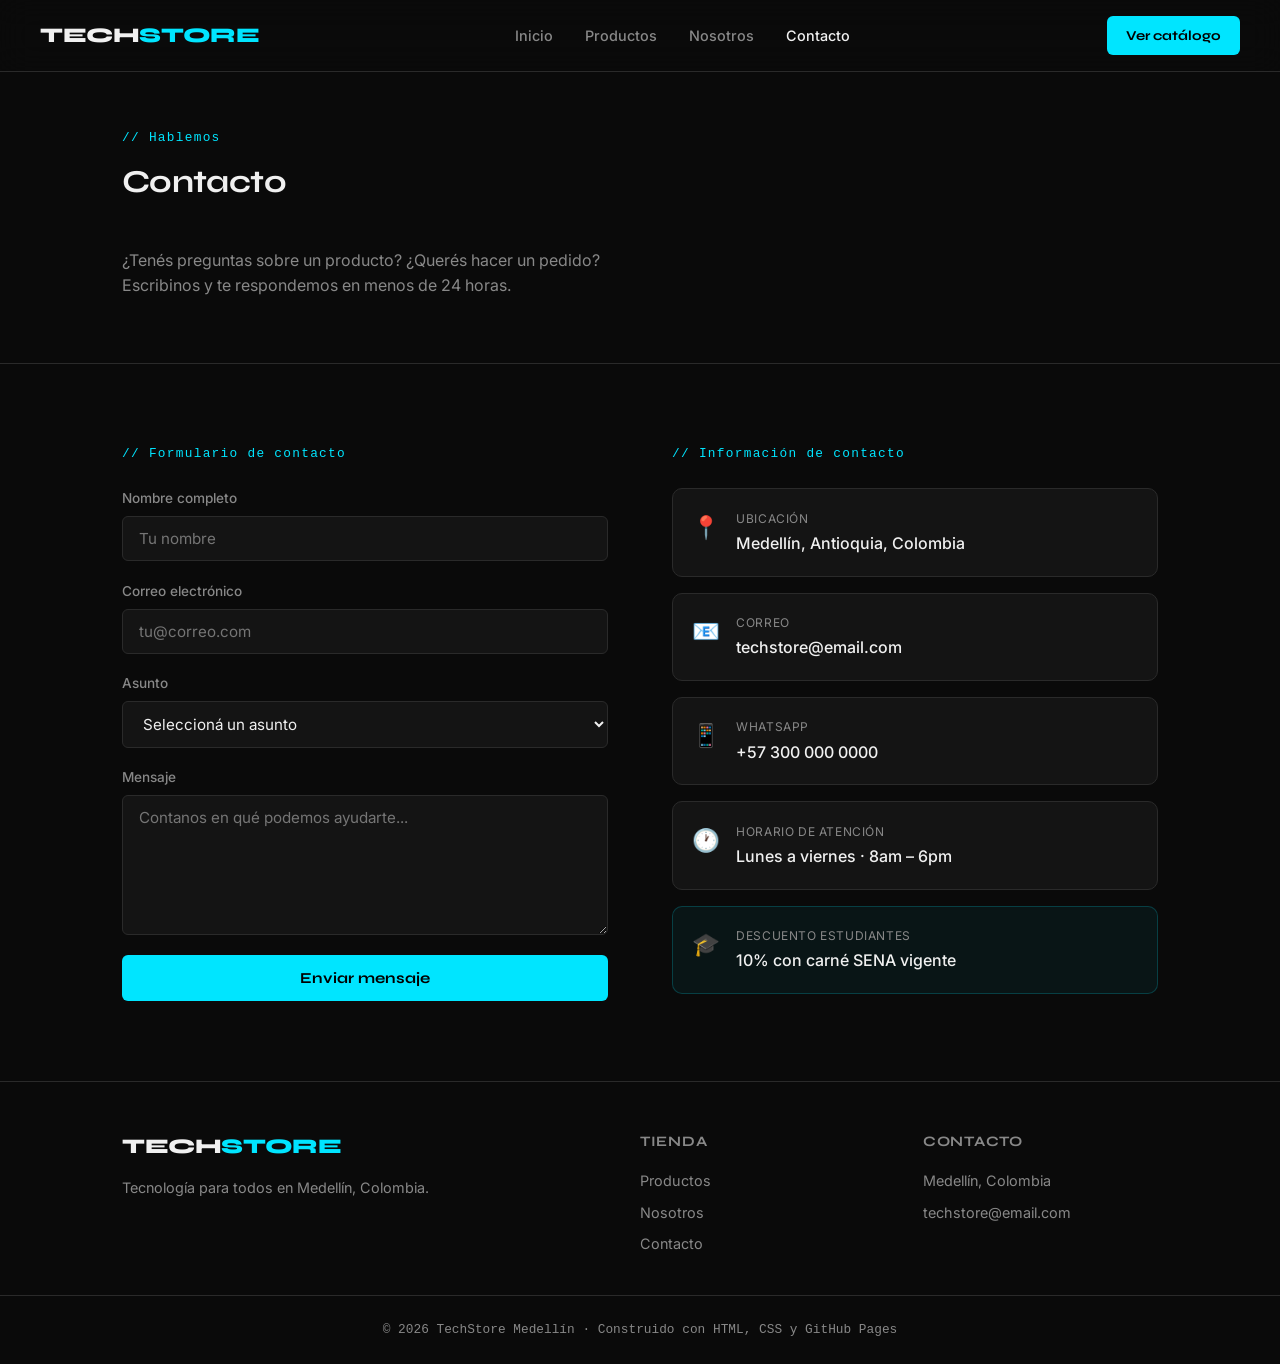
==== contacto.html @ f3cb8c77 "feat: agrego estructura base del sitio TechStore" ====
<!DOCTYPE html>
<html lang="es">
<head>
  <meta charset="UTF-8">
  <meta name="viewport" content="width=device-width, initial-scale=1.0">
  <title>Contacto — TechStore Medellín</title>
  <link rel="preconnect" href="https://fonts.googleapis.com">
  <link href="https://fonts.googleapis.com/css2?family=Syne:wght@400;600;700;800&family=Inter:wght@300;400;500&display=swap" rel="stylesheet">
  <link rel="stylesheet" href="styles.css">
</head>
<body>

  <nav class="navbar">
    <a href="index.html" class="nav-logo">TECH<span>STORE</span></a>
    <ul class="nav-links">
      <li><a href="index.html">Inicio</a></li>
      <li><a href="productos.html">Productos</a></li>
      <li><a href="nosotros.html">Nosotros</a></li>
      <li><a href="contacto.html" class="active">Contacto</a></li>
    </ul>
    <a href="productos.html" class="btn-nav">Ver catálogo</a>
  </nav>

  <div class="contact-hero">
    <div class="container">
      <p class="section-tag">// Hablemos</p>
      <h1 class="section-title">Contacto</h1>
      <p style="color:var(--muted);max-width:500px">
        ¿Tenés preguntas sobre un producto? ¿Querés hacer un pedido?
        Escribinos y te respondemos en menos de 24 horas.
      </p>
    </div>
  </div>

  <section class="contact-section">
    <div class="container">
      <div class="contact-grid">

        <!-- FORMULARIO -->
        <div>
          <p class="section-tag" style="margin-bottom:1.5rem">// Formulario de contacto</p>
          <form class="contact-form" onsubmit="handleSubmit(event)">
            <div class="form-group">
              <label for="nombre">Nombre completo</label>
              <input type="text" id="nombre" placeholder="Tu nombre" required>
            </div>
            <div class="form-group">
              <label for="email">Correo electrónico</label>
              <input type="email" id="email" placeholder="tu@correo.com" required>
            </div>
            <div class="form-group">
              <label for="asunto">Asunto</label>
              <select id="asunto">
                <option value="">Seleccioná un asunto</option>
                <option value="consulta">Consulta de producto</option>
                <option value="pedido">Hacer un pedido</option>
                <option value="descuento">Descuento estudiante SENA</option>
                <option value="soporte">Soporte postventa</option>
                <option value="otro">Otro</option>
              </select>
            </div>
            <div class="form-group">
              <label for="mensaje">Mensaje</label>
              <textarea id="mensaje" placeholder="Contanos en qué podemos ayudarte..." required></textarea>
            </div>
            <button type="submit" class="btn-submit">Enviar mensaje</button>
          </form>
          <div id="success-msg" style="display:none;margin-top:1rem;padding:1rem;background:rgba(0,200,150,0.1);border:1px solid var(--green);border-radius:8px;color:var(--green)">
            ✅ Mensaje enviado. Te contactamos pronto.
          </div>
        </div>

        <!-- INFO -->
        <div>
          <p class="section-tag" style="margin-bottom:1.5rem">// Información de contacto</p>
          <div class="contact-info">
            <div class="info-item">
              <span class="info-icon">📍</span>
              <div>
                <p class="info-label">Ubicación</p>
                <p class="info-value">Medellín, Antioquia, Colombia</p>
              </div>
            </div>
            <div class="info-item">
              <span class="info-icon">📧</span>
              <div>
                <p class="info-label">Correo</p>
                <p class="info-value">techstore@email.com</p>
              </div>
            </div>
            <div class="info-item">
              <span class="info-icon">📱</span>
              <div>
                <p class="info-label">WhatsApp</p>
                <p class="info-value">+57 300 000 0000</p>
              </div>
            </div>
            <div class="info-item">
              <span class="info-icon">🕐</span>
              <div>
                <p class="info-label">Horario de atención</p>
                <p class="info-value">Lunes a viernes · 8am – 6pm</p>
              </div>
            </div>
            <div class="info-item" style="border-color:rgba(0,229,255,0.2);background:rgba(0,229,255,0.05)">
              <span class="info-icon">🎓</span>
              <div>
                <p class="info-label">Descuento estudiantes</p>
                <p class="info-value">10% con carné SENA vigente</p>
              </div>
            </div>
          </div>
        </div>

      </div>
    </div>
  </section>

  <footer class="footer">
    <div class="container footer-grid">
      <div>
        <a href="index.html" class="nav-logo">TECH<span>STORE</span></a>
        <p class="footer-desc">Tecnología para todos en Medellín, Colombia.</p>
      </div>
      <div>
        <p class="footer-title">Tienda</p>
        <ul>
          <li><a href="productos.html">Productos</a></li>
          <li><a href="nosotros.html">Nosotros</a></li>
          <li><a href="contacto.html">Contacto</a></li>
        </ul>
      </div>
      <div>
        <p class="footer-title">Contacto</p>
        <ul>
          <li>Medellín, Colombia</li>
          <li>techstore@email.com</li>
        </ul>
      </div>
    </div>
    <div class="footer-bottom">
      <p>© 2026 TechStore Medellín · Construido con HTML, CSS y GitHub Pages</p>
    </div>
  </footer>

  <script>
    function handleSubmit(e) {
      e.preventDefault();
      document.getElementById('success-msg').style.display = 'block';
      e.target.reset();
    }
  </script>

</body>
</html>
---- styles.css ----
/* ── VARIABLES ── */
:root {
  --bg:       #0A0A0A;
  --surface:  #141414;
  --surface2: #1E1E1E;
  --border:   #2A2A2A;
  --text:     #F0F0F0;
  --muted:    #888;
  --accent:   #00E5FF;
  --accent2:  #FF6B35;
  --green:    #00C896;
  --font-display: 'Syne', sans-serif;
  --font-body:    'Inter', sans-serif;
  --radius: 10px;
  --shadow: 0 4px 24px rgba(0,0,0,0.4);
}

* { box-sizing: border-box; margin: 0; padding: 0; }
html { scroll-behavior: smooth; }

body {
  background: var(--bg);
  color: var(--text);
  font-family: var(--font-body);
  font-size: 16px;
  line-height: 1.6;
}

a { text-decoration: none; color: inherit; }
ul { list-style: none; }

.container {
  max-width: 1100px;
  margin: 0 auto;
  padding: 0 2rem;
}

/* ── NAVBAR ── */
.navbar {
  position: fixed; top: 0; left: 0; right: 0; z-index: 100;
  display: flex; align-items: center; justify-content: space-between;
  padding: 1rem 2.5rem;
  background: rgba(10,10,10,0.9);
  backdrop-filter: blur(16px);
  border-bottom: 1px solid var(--border);
}

.nav-logo {
  font-family: var(--font-display);
  font-size: 1.3rem;
  font-weight: 800;
  letter-spacing: -0.02em;
  color: var(--text);
}
.nav-logo span { color: var(--accent); }

.nav-links {
  display: flex; gap: 2rem;
}
.nav-links a {
  font-size: 0.9rem;
  color: var(--muted);
  transition: color 0.2s;
  font-weight: 500;
}
.nav-links a:hover,
.nav-links a.active { color: var(--text); }

.btn-nav {
  background: var(--accent);
  color: #000;
  font-size: 0.85rem;
  font-weight: 700;
  font-family: var(--font-display);
  padding: 0.55rem 1.2rem;
  border-radius: 6px;
  transition: opacity 0.2s;
}
.btn-nav:hover { opacity: 0.85; }

/* ── BOTONES ── */
.btn-primary {
  display: inline-block;
  background: var(--accent);
  color: #000;
  font-weight: 700;
  font-family: var(--font-display);
  font-size: 0.9rem;
  padding: 0.8rem 1.8rem;
  border-radius: 6px;
  transition: opacity 0.2s, transform 0.2s;
}
.btn-primary:hover { opacity: 0.85; transform: translateY(-2px); }

.btn-ghost {
  display: inline-block;
  background: transparent;
  color: var(--text);
  font-weight: 500;
  font-size: 0.9rem;
  padding: 0.8rem 1.8rem;
  border-radius: 6px;
  border: 1px solid var(--border);
  transition: border-color 0.2s, transform 0.2s;
}
.btn-ghost:hover { border-color: var(--text); transform: translateY(-2px); }

.btn-small {
  display: inline-block;
  background: var(--surface2);
  color: var(--accent);
  font-size: 0.8rem;
  font-weight: 600;
  padding: 0.4rem 0.9rem;
  border-radius: 5px;
  border: 1px solid var(--border);
  transition: background 0.2s;
}
.btn-small:hover { background: var(--border); }

/* ── HERO ── */
.hero {
  min-height: 100vh;
  display: flex;
  align-items: center;
  justify-content: space-between;
  gap: 4rem;
  max-width: 1100px;
  margin: 0 auto;
  padding: 8rem 2rem 4rem;
}

.hero-content { flex: 1; }

.hero-tag {
  display: inline-block;
  font-family: monospace;
  font-size: 0.8rem;
  color: var(--accent);
  letter-spacing: 0.1em;
  margin-bottom: 1.5rem;
  opacity: 0.8;
}

.hero-title {
  font-family: var(--font-display);
  font-size: clamp(2.5rem, 5vw, 4rem);
  font-weight: 800;
  line-height: 1.05;
  letter-spacing: -0.03em;
  margin-bottom: 1.5rem;
}

.highlight { color: var(--accent); }

.hero-desc {
  font-size: 1.05rem;
  color: var(--muted);
  max-width: 480px;
  margin-bottom: 2.5rem;
  line-height: 1.7;
}

.hero-actions { display: flex; gap: 1rem; flex-wrap: wrap; }

.hero-visual { flex-shrink: 0; }

.hero-card {
  position: relative;
  background: var(--surface);
  border: 1px solid var(--border);
  border-radius: 16px;
  padding: 2rem;
  width: 260px;
  text-align: center;
  overflow: hidden;
}

.card-glow {
  position: absolute;
  top: -40px; left: 50%;
  transform: translateX(-50%);
  width: 120px; height: 120px;
  background: var(--accent);
  border-radius: 50%;
  opacity: 0.08;
  filter: blur(30px);
}

.card-label {
  display: inline-block;
  background: rgba(0,229,255,0.1);
  color: var(--accent);
  font-size: 0.72rem;
  font-weight: 600;
  padding: 0.25rem 0.75rem;
  border-radius: 20px;
  border: 1px solid rgba(0,229,255,0.2);
  margin-bottom: 1rem;
  text-transform: uppercase;
  letter-spacing: 0.08em;
}

.card-img { font-size: 4rem; margin-bottom: 1rem; }
.card-name { font-weight: 600; margin-bottom: 0.5rem; }
.card-price { color: var(--accent); font-weight: 700; font-size: 1.1rem; margin-bottom: 1.2rem; }

/* ── SECCIONES ── */
.section-tag {
  font-family: monospace;
  font-size: 0.8rem;
  color: var(--accent);
  letter-spacing: 0.1em;
  margin-bottom: 0.5rem;
}

.section-title {
  font-family: var(--font-display);
  font-size: 2rem;
  font-weight: 700;
  letter-spacing: -0.02em;
  margin-bottom: 2.5rem;
}

/* ── CATEGORÍAS ── */
.categories {
  padding: 5rem 0;
  border-top: 1px solid var(--border);
}

.cat-grid {
  display: grid;
  grid-template-columns: repeat(auto-fill, minmax(160px, 1fr));
  gap: 1rem;
}

.cat-card {
  background: var(--surface);
  border: 1px solid var(--border);
  border-radius: var(--radius);
  padding: 1.5rem 1rem;
  text-align: center;
  transition: border-color 0.2s, transform 0.2s;
}
.cat-card:hover { border-color: var(--accent); transform: translateY(-3px); }
.cat-icon { font-size: 2rem; display: block; margin-bottom: 0.75rem; }
.cat-card h3 { font-family: var(--font-display); font-size: 0.95rem; font-weight: 700; margin-bottom: 0.3rem; }
.cat-card p { font-size: 0.8rem; color: var(--muted); }

/* ── DESTACADOS ── */
.featured {
  padding: 5rem 0;
  border-top: 1px solid var(--border);
}

.products-grid {
  display: grid;
  grid-template-columns: repeat(auto-fill, minmax(280px, 1fr));
  gap: 1.5rem;
  margin-bottom: 3rem;
}

.product-card {
  position: relative;
  background: var(--surface);
  border: 1px solid var(--border);
  border-radius: var(--radius);
  padding: 1.5rem;
  transition: border-color 0.2s, transform 0.2s;
}
.product-card:hover { border-color: var(--accent2); transform: translateY(-3px); }

.product-badge {
  position: absolute; top: 1rem; right: 1rem;
  background: rgba(0,229,255,0.12);
  color: var(--accent);
  font-size: 0.7rem;
  font-weight: 700;
  padding: 0.2rem 0.6rem;
  border-radius: 4px;
  text-transform: uppercase;
  letter-spacing: 0.06em;
}
.product-badge.oferta { background: rgba(255,107,53,0.12); color: var(--accent2); }

.product-img { font-size: 3rem; margin-bottom: 1rem; }
.product-card h3 { font-family: var(--font-display); font-weight: 700; margin-bottom: 0.4rem; }
.product-desc { font-size: 0.88rem; color: var(--muted); margin-bottom: 1.2rem; }
.product-footer { display: flex; justify-content: space-between; align-items: center; }
.product-price { font-weight: 700; color: var(--accent); font-size: 1rem; }

.section-cta { text-align: center; }

/* ── BANNER ── */
.banner {
  padding: 5rem 0;
  border-top: 1px solid var(--border);
}

.banner-content {
  background: linear-gradient(135deg, #0A1628, #0D2137);
  border: 1px solid rgba(0,229,255,0.2);
  border-radius: 16px;
  padding: 3rem;
  text-align: center;
}
.banner-content h2 {
  font-family: var(--font-display);
  font-size: 1.8rem;
  font-weight: 700;
  margin-bottom: 0.75rem;
}
.banner-content p { color: var(--muted); margin-bottom: 1.5rem; }

/* ── FOOTER ── */
.footer {
  border-top: 1px solid var(--border);
  padding: 3rem 0 1.5rem;
}

.footer-grid {
  display: grid;
  grid-template-columns: 2fr 1fr 1fr;
  gap: 3rem;
  margin-bottom: 2rem;
}

.footer-desc { color: var(--muted); font-size: 0.9rem; margin-top: 0.75rem; }
.footer-title { font-family: var(--font-display); font-weight: 700; margin-bottom: 1rem; font-size: 0.9rem; text-transform: uppercase; letter-spacing: 0.05em; color: var(--muted); }
.footer ul li { margin-bottom: 0.5rem; font-size: 0.9rem; color: var(--muted); }
.footer ul a:hover { color: var(--text); }

.footer-bottom {
  border-top: 1px solid var(--border);
  padding-top: 1.5rem;
  text-align: center;
  font-size: 0.8rem;
  color: var(--muted);
  font-family: monospace;
}

/* ── PÁGINA PRODUCTOS ── */
.page-hero {
  padding: 8rem 0 3rem;
  border-bottom: 1px solid var(--border);
}

.filter-bar {
  display: flex;
  gap: 0.75rem;
  flex-wrap: wrap;
  margin-bottom: 2.5rem;
}

.filter-btn {
  background: var(--surface);
  border: 1px solid var(--border);
  color: var(--muted);
  font-size: 0.85rem;
  padding: 0.5rem 1.2rem;
  border-radius: 20px;
  cursor: pointer;
  transition: all 0.2s;
  font-family: var(--font-body);
}
.filter-btn:hover,
.filter-btn.active { background: var(--accent); color: #000; border-color: var(--accent); font-weight: 600; }

.catalog-section { padding: 4rem 0; }

/* ── PÁGINA NOSOTROS ── */
.about-hero { padding: 8rem 0 4rem; border-bottom: 1px solid var(--border); }
.about-section { padding: 5rem 0; border-top: 1px solid var(--border); }
.values-grid { display: grid; grid-template-columns: repeat(auto-fill, minmax(240px, 1fr)); gap: 1.5rem; }
.value-card { background: var(--surface); border: 1px solid var(--border); border-radius: var(--radius); padding: 1.5rem; }
.value-icon { font-size: 2rem; margin-bottom: 1rem; }
.value-card h3 { font-family: var(--font-display); font-weight: 700; margin-bottom: 0.5rem; }
.value-card p { font-size: 0.9rem; color: var(--muted); }
.team-grid { display: grid; grid-template-columns: repeat(auto-fill, minmax(200px, 1fr)); gap: 1.5rem; }
.team-card { background: var(--surface); border: 1px solid var(--border); border-radius: var(--radius); padding: 1.5rem; text-align: center; }
.team-avatar { font-size: 3rem; margin-bottom: 1rem; }
.team-card h3 { font-family: var(--font-display); font-weight: 700; margin-bottom: 0.25rem; }
.team-role { font-size: 0.85rem; color: var(--accent); font-weight: 500; }

/* ── PÁGINA CONTACTO ── */
.contact-hero { padding: 8rem 0 4rem; border-bottom: 1px solid var(--border); }
.contact-section { padding: 5rem 0; }
.contact-grid { display: grid; grid-template-columns: 1fr 1fr; gap: 4rem; align-items: start; }
.contact-form { display: flex; flex-direction: column; gap: 1.2rem; }
.form-group { display: flex; flex-direction: column; gap: 0.4rem; }
.form-group label { font-size: 0.85rem; color: var(--muted); font-weight: 500; }
.form-group input,
.form-group textarea,
.form-group select {
  background: var(--surface);
  border: 1px solid var(--border);
  border-radius: 6px;
  padding: 0.75rem 1rem;
  color: var(--text);
  font-family: var(--font-body);
  font-size: 0.95rem;
  transition: border-color 0.2s;
  outline: none;
}
.form-group input:focus,
.form-group textarea:focus,
.form-group select:focus { border-color: var(--accent); }
.form-group textarea { resize: vertical; min-height: 140px; }
.form-group select option { background: var(--surface); }
.btn-submit {
  background: var(--accent);
  color: #000;
  font-weight: 700;
  font-family: var(--font-display);
  font-size: 0.95rem;
  padding: 0.9rem;
  border-radius: 6px;
  border: none;
  cursor: pointer;
  transition: opacity 0.2s;
}
.btn-submit:hover { opacity: 0.85; }
.contact-info { display: flex; flex-direction: column; gap: 1rem; }
.info-item { display: flex; gap: 1rem; align-items: flex-start; padding: 1.2rem; background: var(--surface); border: 1px solid var(--border); border-radius: var(--radius); }
.info-icon { font-size: 1.4rem; flex-shrink: 0; }
.info-label { font-size: 0.75rem; color: var(--muted); margin-bottom: 0.2rem; text-transform: uppercase; letter-spacing: 0.05em; }
.info-value { font-weight: 500; }

/* ── RESPONSIVE ── */
@media (max-width: 768px) {
  .hero { flex-direction: column; padding-top: 6rem; }
  .hero-visual { display: none; }
  .footer-grid { grid-template-columns: 1fr; gap: 2rem; }
  .contact-grid { grid-template-columns: 1fr; }
  .nav-links { display: none; }
}
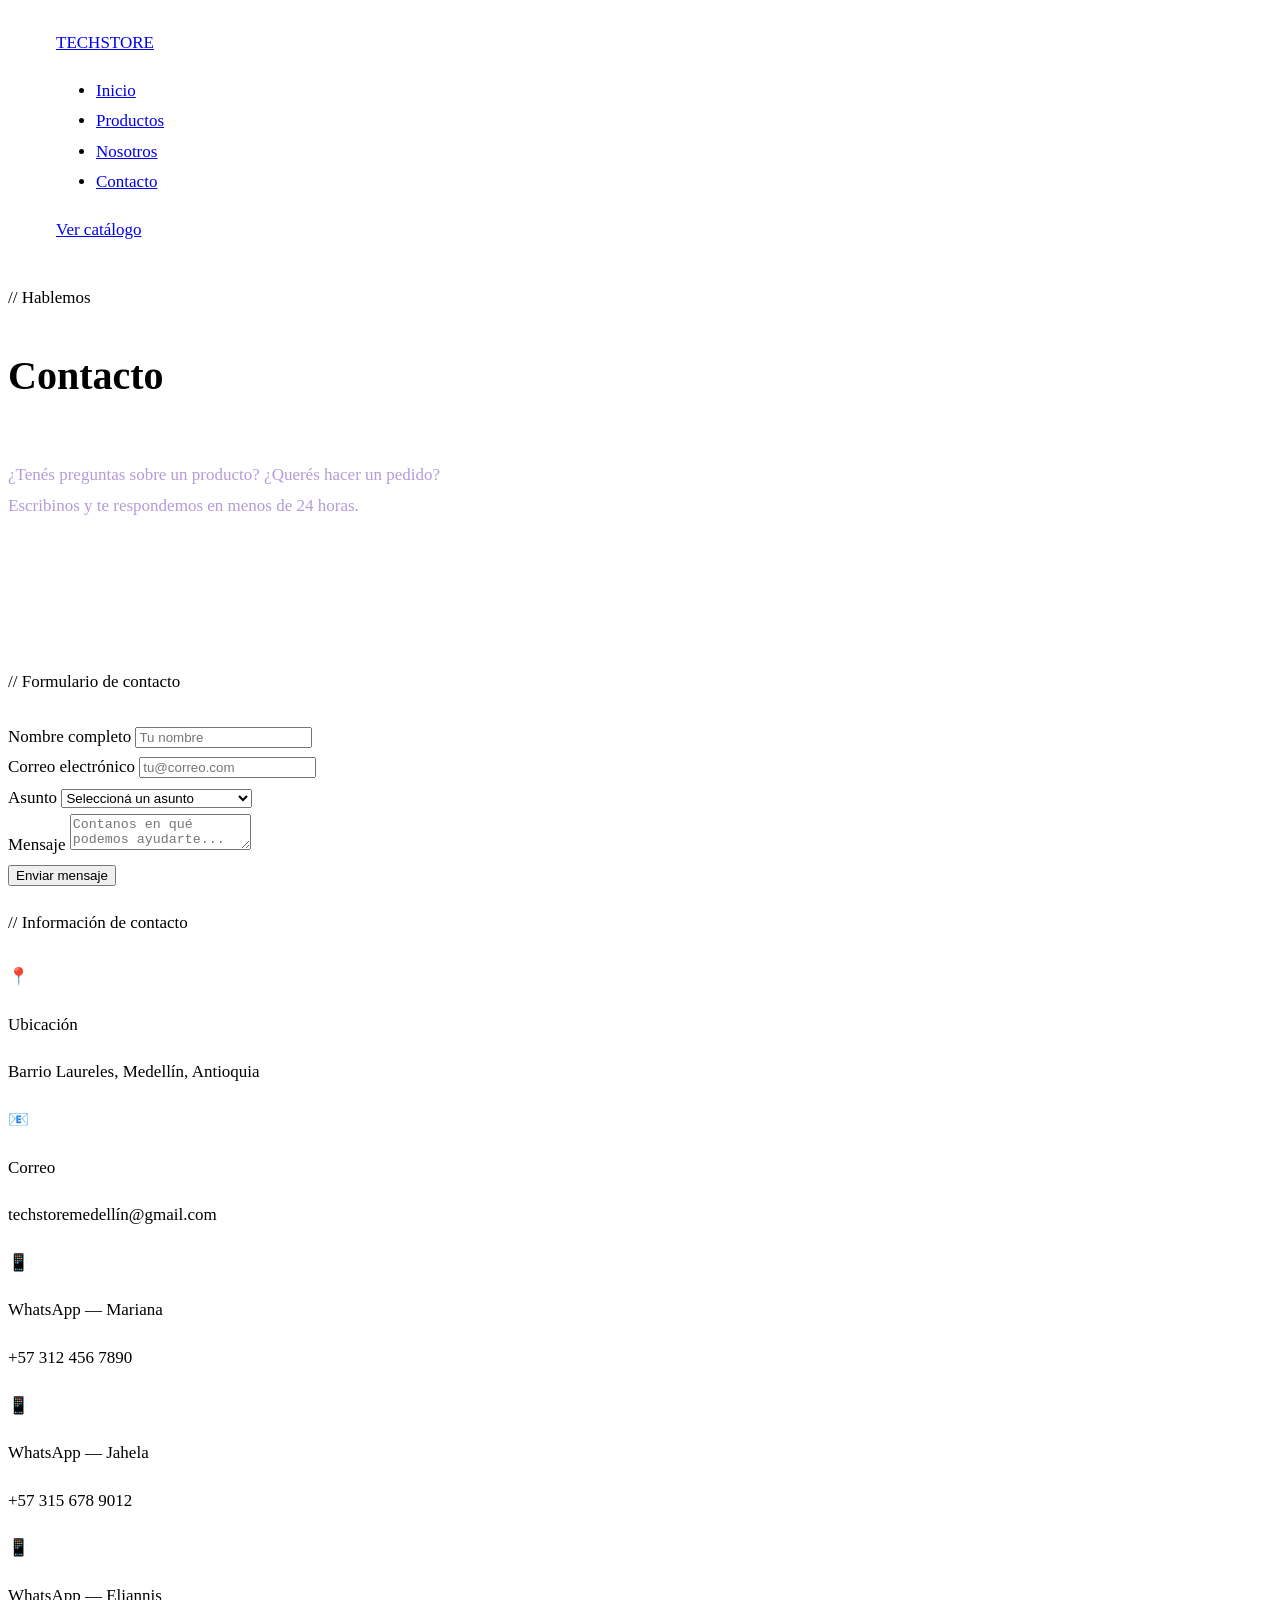
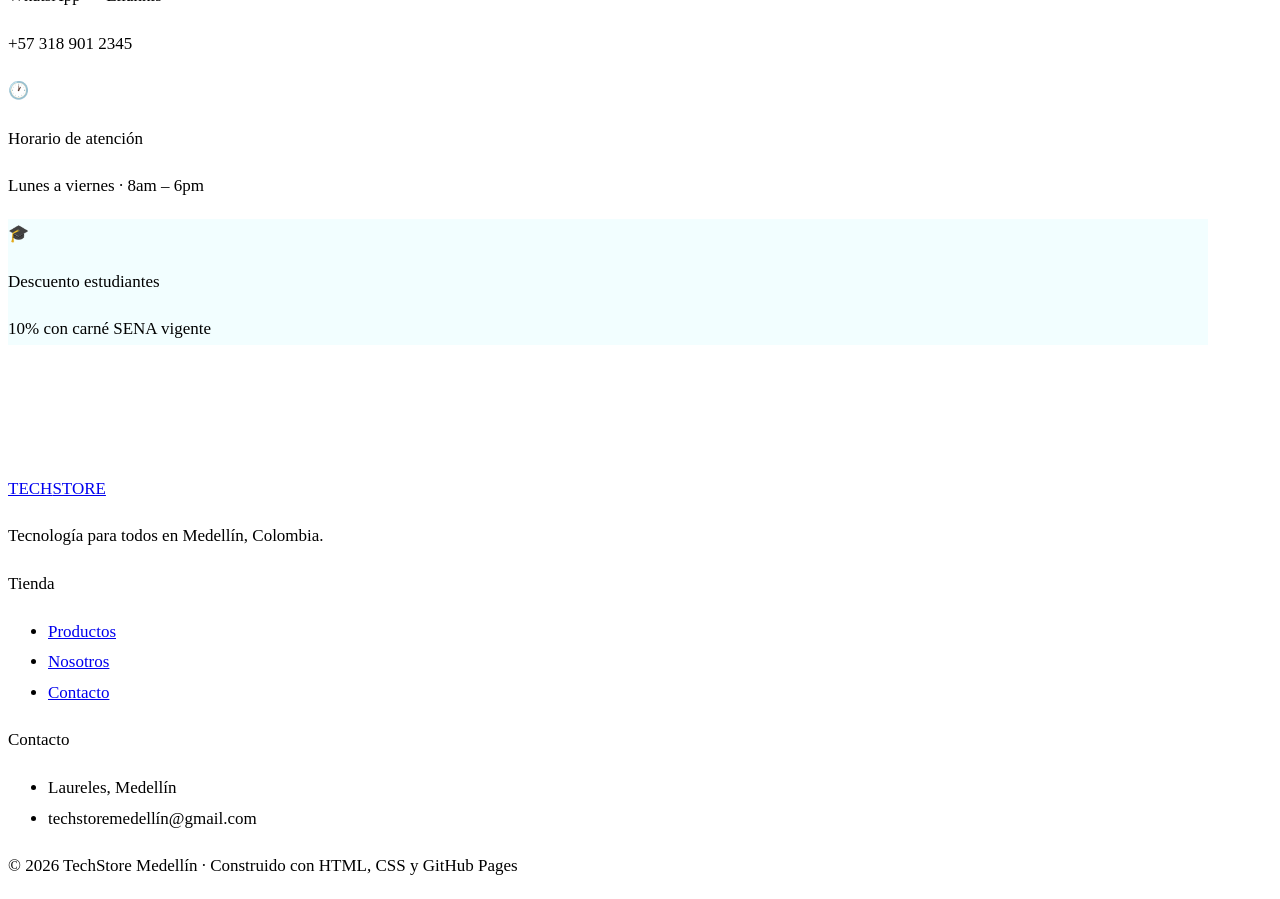
==== commit 472d34ea: "feat: actualizar datos de contacto con información del equipo" ====
--- a/contacto.html
+++ b/contacto.html
@@ -70,7 +70,7 @@
           </div>
         </div>
 
-        <!-- INFO -->
+        <!-- COMMIT 1: Datos de contacto reales del equipo -->
         <div>
           <p class="section-tag" style="margin-bottom:1.5rem">// Información de contacto</p>
           <div class="contact-info">
@@ -78,21 +78,35 @@
               <span class="info-icon">📍</span>
               <div>
                 <p class="info-label">Ubicación</p>
-                <p class="info-value">Medellín, Antioquia, Colombia</p>
+                <p class="info-value">Barrio Laureles, Medellín, Antioquia</p>
               </div>
             </div>
             <div class="info-item">
               <span class="info-icon">📧</span>
               <div>
                 <p class="info-label">Correo</p>
-                <p class="info-value">techstore@email.com</p>
+                <p class="info-value">techstoremedellín@gmail.com</p>
               </div>
             </div>
             <div class="info-item">
               <span class="info-icon">📱</span>
               <div>
-                <p class="info-label">WhatsApp</p>
-                <p class="info-value">+57 300 000 0000</p>
+                <p class="info-label">WhatsApp — Mariana</p>
+                <p class="info-value">+57 312 456 7890</p>
+              </div>
+            </div>
+            <div class="info-item">
+              <span class="info-icon">📱</span>
+              <div>
+                <p class="info-label">WhatsApp — Jahela</p>
+                <p class="info-value">+57 315 678 9012</p>
+              </div>
+            </div>
+            <div class="info-item">
+              <span class="info-icon">📱</span>
+              <div>
+                <p class="info-label">WhatsApp — Eliannis</p>
+                <p class="info-value">+57 318 901 2345</p>
               </div>
             </div>
             <div class="info-item">
@@ -133,8 +147,8 @@
       <div>
         <p class="footer-title">Contacto</p>
         <ul>
-          <li>Medellín, Colombia</li>
-          <li>techstore@email.com</li>
+          <li>Laureles, Medellín</li>
+          <li>techstoremedellín@gmail.com</li>
         </ul>
       </div>
     </div>
@@ -152,4 +166,4 @@
   </script>
 
 </body>
-</html>
+</html>
--- a/styles.css
+++ b/styles.css
@@ -1,436 +1,130 @@
-/* ── VARIABLES ── */
+
 :root {
-  --bg:       #0A0A0A;
-  --surface:  #141414;
-  --surface2: #1E1E1E;
-  --border:   #2A2A2A;
-  --text:     #F0F0F0;
-  --muted:    #888;
-  --accent:   #00E5FF;
-  --accent2:  #FF6B35;
-  --green:    #00C896;
-  --font-display: 'Syne', sans-serif;
-  --font-body:    'Inter', sans-serif;
-  --radius: 10px;
-  --shadow: 0 4px 24px rgba(0,0,0,0.4);
+  --bg: #08050F;
+  --surface: #12091F;
+  --surface2: #1B102B;
+  --border: #3A1E5F;
+
+  --text: #F8F2FF;
+  --muted: #B59BD8;
+
+  --accent: #FF2BD6;
+  --accent2: #9D4DFF;
+
+  --green: #00FFC8;
+
+  --radius: 12px;
+
+  --shadow:
+    0 0 20px rgba(255,43,214,.15),
+    0 0 40px rgba(157,77,255,.10);
 }
 
-* { box-sizing: border-box; margin: 0; padding: 0; }
-html { scroll-behavior: smooth; }
+.banner-content {
+  background: linear-gradient(
+    135deg,
+    #160A2A,
+    #2B0E47,
+    #12091F
+  );
+}
+/* ---------- COMMIT 2 ---------- */
+
+.product-card {
+  position: relative;
+  background: linear-gradient(
+    180deg,
+    rgba(255,255,255,0.03),
+    rgba(255,255,255,0.01)
+  );
+  border: 1px solid rgba(255,43,214,.25);
+  border-radius: 18px;
+  padding: 1.75rem;
+  overflow: hidden;
+  transition:
+    transform .35s ease,
+    box-shadow .35s ease,
+    border-color .35s ease;
+}
+
+.product-card::before {
+  content: "";
+  position: absolute;
+  top: -60px;
+  left: 50%;
+  transform: translateX(-50%);
+  width: 160px;
+  height: 160px;
+  background: var(--accent);
+  opacity: .08;
+  filter: blur(50px);
+  pointer-events: none;
+}
+
+.product-card:hover {
+  transform: translateY(-8px) scale(1.02);
+  border-color: var(--accent);
+  box-shadow:
+    0 0 20px rgba(255,43,214,.25),
+    0 0 40px rgba(157,77,255,.15);
+}
+
+.product-badge {
+  border: 1px solid rgba(255,43,214,.25);
+  box-shadow: 0 0 12px rgba(255,43,214,.15);
+}
+
+.product-price {
+  color: var(--accent);
+  text-shadow: 0 0 10px rgba(255,43,214,.5);
+}
+
+/* ---------- COMMIT 3 ---------- */
 
 body {
-  background: var(--bg);
-  color: var(--text);
-  font-family: var(--font-body);
-  font-size: 16px;
-  line-height: 1.6;
+  font-size: 17px;
+  line-height: 1.8;
 }
 
-a { text-decoration: none; color: inherit; }
-ul { list-style: none; }
-
 .container {
-  max-width: 1100px;
-  margin: 0 auto;
-  padding: 0 2rem;
-}
-
-/* ── NAVBAR ── */
-.navbar {
-  position: fixed; top: 0; left: 0; right: 0; z-index: 100;
-  display: flex; align-items: center; justify-content: space-between;
-  padding: 1rem 2.5rem;
-  background: rgba(10,10,10,0.9);
-  backdrop-filter: blur(16px);
-  border-bottom: 1px solid var(--border);
-}
-
-.nav-logo {
-  font-family: var(--font-display);
-  font-size: 1.3rem;
-  font-weight: 800;
-  letter-spacing: -0.02em;
-  color: var(--text);
-}
-.nav-logo span { color: var(--accent); }
-
-.nav-links {
-  display: flex; gap: 2rem;
-}
-.nav-links a {
-  font-size: 0.9rem;
-  color: var(--muted);
-  transition: color 0.2s;
-  font-weight: 500;
-}
-.nav-links a:hover,
-.nav-links a.active { color: var(--text); }
-
-.btn-nav {
-  background: var(--accent);
-  color: #000;
-  font-size: 0.85rem;
-  font-weight: 700;
-  font-family: var(--font-display);
-  padding: 0.55rem 1.2rem;
-  border-radius: 6px;
-  transition: opacity 0.2s;
-}
-.btn-nav:hover { opacity: 0.85; }
-
-/* ── BOTONES ── */
-.btn-primary {
-  display: inline-block;
-  background: var(--accent);
-  color: #000;
-  font-weight: 700;
-  font-family: var(--font-display);
-  font-size: 0.9rem;
-  padding: 0.8rem 1.8rem;
-  border-radius: 6px;
-  transition: opacity 0.2s, transform 0.2s;
-}
-.btn-primary:hover { opacity: 0.85; transform: translateY(-2px); }
-
-.btn-ghost {
-  display: inline-block;
-  background: transparent;
-  color: var(--text);
-  font-weight: 500;
-  font-size: 0.9rem;
-  padding: 0.8rem 1.8rem;
-  border-radius: 6px;
-  border: 1px solid var(--border);
-  transition: border-color 0.2s, transform 0.2s;
-}
-.btn-ghost:hover { border-color: var(--text); transform: translateY(-2px); }
-
-.btn-small {
-  display: inline-block;
-  background: var(--surface2);
-  color: var(--accent);
-  font-size: 0.8rem;
-  font-weight: 600;
-  padding: 0.4rem 0.9rem;
-  border-radius: 5px;
-  border: 1px solid var(--border);
-  transition: background 0.2s;
-}
-.btn-small:hover { background: var(--border); }
-
-/* ── HERO ── */
-.hero {
-  min-height: 100vh;
-  display: flex;
-  align-items: center;
-  justify-content: space-between;
-  gap: 4rem;
-  max-width: 1100px;
-  margin: 0 auto;
-  padding: 8rem 2rem 4rem;
-}
-
-.hero-content { flex: 1; }
-
-.hero-tag {
-  display: inline-block;
-  font-family: monospace;
-  font-size: 0.8rem;
-  color: var(--accent);
-  letter-spacing: 0.1em;
-  margin-bottom: 1.5rem;
-  opacity: 0.8;
+  max-width: 1200px;
 }
 
 .hero-title {
-  font-family: var(--font-display);
-  font-size: clamp(2.5rem, 5vw, 4rem);
-  font-weight: 800;
-  line-height: 1.05;
-  letter-spacing: -0.03em;
-  margin-bottom: 1.5rem;
+  font-size: clamp(3rem, 6vw, 5rem);
+  line-height: 1.08;
+  margin-bottom: 2rem;
 }
 
-.highlight { color: var(--accent); }
+.hero-desc {
+  font-size: 1.15rem;
+  line-height: 1.9;
+  max-width: 620px;
+}
 
-.hero-desc {
-  font-size: 1.05rem;
-  color: var(--muted);
-  max-width: 480px;
-  margin-bottom: 2.5rem;
+.section-title {
+  font-size: 2.5rem;
+  margin-bottom: 3rem;
+}
+
+.product-card h3 {
+  font-size: 1.15rem;
+  line-height: 1.4;
+}
+
+.product-desc {
+  font-size: .95rem;
   line-height: 1.7;
 }
 
-.hero-actions { display: flex; gap: 1rem; flex-wrap: wrap; }
-
-.hero-visual { flex-shrink: 0; }
-
-.hero-card {
-  position: relative;
-  background: var(--surface);
-  border: 1px solid var(--border);
-  border-radius: 16px;
-  padding: 2rem;
-  width: 260px;
-  text-align: center;
-  overflow: hidden;
+.categories,
+.featured,
+.banner,
+.about-section,
+.contact-section {
+  padding: 7rem 0;
 }
 
-.card-glow {
-  position: absolute;
-  top: -40px; left: 50%;
-  transform: translateX(-50%);
-  width: 120px; height: 120px;
-  background: var(--accent);
-  border-radius: 50%;
-  opacity: 0.08;
-  filter: blur(30px);
-}
-
-.card-label {
-  display: inline-block;
-  background: rgba(0,229,255,0.1);
-  color: var(--accent);
-  font-size: 0.72rem;
-  font-weight: 600;
-  padding: 0.25rem 0.75rem;
-  border-radius: 20px;
-  border: 1px solid rgba(0,229,255,0.2);
-  margin-bottom: 1rem;
-  text-transform: uppercase;
-  letter-spacing: 0.08em;
-}
-
-.card-img { font-size: 4rem; margin-bottom: 1rem; }
-.card-name { font-weight: 600; margin-bottom: 0.5rem; }
-.card-price { color: var(--accent); font-weight: 700; font-size: 1.1rem; margin-bottom: 1.2rem; }
-
-/* ── SECCIONES ── */
-.section-tag {
-  font-family: monospace;
-  font-size: 0.8rem;
-  color: var(--accent);
-  letter-spacing: 0.1em;
-  margin-bottom: 0.5rem;
-}
-
-.section-title {
-  font-family: var(--font-display);
-  font-size: 2rem;
-  font-weight: 700;
-  letter-spacing: -0.02em;
-  margin-bottom: 2.5rem;
-}
-
-/* ── CATEGORÍAS ── */
-.categories {
-  padding: 5rem 0;
-  border-top: 1px solid var(--border);
-}
-
-.cat-grid {
-  display: grid;
-  grid-template-columns: repeat(auto-fill, minmax(160px, 1fr));
-  gap: 1rem;
-}
-
-.cat-card {
-  background: var(--surface);
-  border: 1px solid var(--border);
-  border-radius: var(--radius);
-  padding: 1.5rem 1rem;
-  text-align: center;
-  transition: border-color 0.2s, transform 0.2s;
-}
-.cat-card:hover { border-color: var(--accent); transform: translateY(-3px); }
-.cat-icon { font-size: 2rem; display: block; margin-bottom: 0.75rem; }
-.cat-card h3 { font-family: var(--font-display); font-size: 0.95rem; font-weight: 700; margin-bottom: 0.3rem; }
-.cat-card p { font-size: 0.8rem; color: var(--muted); }
-
-/* ── DESTACADOS ── */
-.featured {
-  padding: 5rem 0;
-  border-top: 1px solid var(--border);
-}
-
-.products-grid {
-  display: grid;
-  grid-template-columns: repeat(auto-fill, minmax(280px, 1fr));
-  gap: 1.5rem;
-  margin-bottom: 3rem;
-}
-
-.product-card {
-  position: relative;
-  background: var(--surface);
-  border: 1px solid var(--border);
-  border-radius: var(--radius);
-  padding: 1.5rem;
-  transition: border-color 0.2s, transform 0.2s;
-}
-.product-card:hover { border-color: var(--accent2); transform: translateY(-3px); }
-
-.product-badge {
-  position: absolute; top: 1rem; right: 1rem;
-  background: rgba(0,229,255,0.12);
-  color: var(--accent);
-  font-size: 0.7rem;
-  font-weight: 700;
-  padding: 0.2rem 0.6rem;
-  border-radius: 4px;
-  text-transform: uppercase;
-  letter-spacing: 0.06em;
-}
-.product-badge.oferta { background: rgba(255,107,53,0.12); color: var(--accent2); }
-
-.product-img { font-size: 3rem; margin-bottom: 1rem; }
-.product-card h3 { font-family: var(--font-display); font-weight: 700; margin-bottom: 0.4rem; }
-.product-desc { font-size: 0.88rem; color: var(--muted); margin-bottom: 1.2rem; }
-.product-footer { display: flex; justify-content: space-between; align-items: center; }
-.product-price { font-weight: 700; color: var(--accent); font-size: 1rem; }
-
-.section-cta { text-align: center; }
-
-/* ── BANNER ── */
-.banner {
-  padding: 5rem 0;
-  border-top: 1px solid var(--border);
-}
-
-.banner-content {
-  background: linear-gradient(135deg, #0A1628, #0D2137);
-  border: 1px solid rgba(0,229,255,0.2);
-  border-radius: 16px;
-  padding: 3rem;
-  text-align: center;
-}
-.banner-content h2 {
-  font-family: var(--font-display);
-  font-size: 1.8rem;
-  font-weight: 700;
-  margin-bottom: 0.75rem;
-}
-.banner-content p { color: var(--muted); margin-bottom: 1.5rem; }
-
-/* ── FOOTER ── */
-.footer {
-  border-top: 1px solid var(--border);
-  padding: 3rem 0 1.5rem;
-}
-
-.footer-grid {
-  display: grid;
-  grid-template-columns: 2fr 1fr 1fr;
-  gap: 3rem;
-  margin-bottom: 2rem;
-}
-
-.footer-desc { color: var(--muted); font-size: 0.9rem; margin-top: 0.75rem; }
-.footer-title { font-family: var(--font-display); font-weight: 700; margin-bottom: 1rem; font-size: 0.9rem; text-transform: uppercase; letter-spacing: 0.05em; color: var(--muted); }
-.footer ul li { margin-bottom: 0.5rem; font-size: 0.9rem; color: var(--muted); }
-.footer ul a:hover { color: var(--text); }
-
-.footer-bottom {
-  border-top: 1px solid var(--border);
-  padding-top: 1.5rem;
-  text-align: center;
-  font-size: 0.8rem;
-  color: var(--muted);
-  font-family: monospace;
-}
-
-/* ── PÁGINA PRODUCTOS ── */
-.page-hero {
-  padding: 8rem 0 3rem;
-  border-bottom: 1px solid var(--border);
-}
-
-.filter-bar {
-  display: flex;
-  gap: 0.75rem;
-  flex-wrap: wrap;
-  margin-bottom: 2.5rem;
-}
-
-.filter-btn {
-  background: var(--surface);
-  border: 1px solid var(--border);
-  color: var(--muted);
-  font-size: 0.85rem;
-  padding: 0.5rem 1.2rem;
-  border-radius: 20px;
-  cursor: pointer;
-  transition: all 0.2s;
-  font-family: var(--font-body);
-}
-.filter-btn:hover,
-.filter-btn.active { background: var(--accent); color: #000; border-color: var(--accent); font-weight: 600; }
-
-.catalog-section { padding: 4rem 0; }
-
-/* ── PÁGINA NOSOTROS ── */
-.about-hero { padding: 8rem 0 4rem; border-bottom: 1px solid var(--border); }
-.about-section { padding: 5rem 0; border-top: 1px solid var(--border); }
-.values-grid { display: grid; grid-template-columns: repeat(auto-fill, minmax(240px, 1fr)); gap: 1.5rem; }
-.value-card { background: var(--surface); border: 1px solid var(--border); border-radius: var(--radius); padding: 1.5rem; }
-.value-icon { font-size: 2rem; margin-bottom: 1rem; }
-.value-card h3 { font-family: var(--font-display); font-weight: 700; margin-bottom: 0.5rem; }
-.value-card p { font-size: 0.9rem; color: var(--muted); }
-.team-grid { display: grid; grid-template-columns: repeat(auto-fill, minmax(200px, 1fr)); gap: 1.5rem; }
-.team-card { background: var(--surface); border: 1px solid var(--border); border-radius: var(--radius); padding: 1.5rem; text-align: center; }
-.team-avatar { font-size: 3rem; margin-bottom: 1rem; }
-.team-card h3 { font-family: var(--font-display); font-weight: 700; margin-bottom: 0.25rem; }
-.team-role { font-size: 0.85rem; color: var(--accent); font-weight: 500; }
-
-/* ── PÁGINA CONTACTO ── */
-.contact-hero { padding: 8rem 0 4rem; border-bottom: 1px solid var(--border); }
-.contact-section { padding: 5rem 0; }
-.contact-grid { display: grid; grid-template-columns: 1fr 1fr; gap: 4rem; align-items: start; }
-.contact-form { display: flex; flex-direction: column; gap: 1.2rem; }
-.form-group { display: flex; flex-direction: column; gap: 0.4rem; }
-.form-group label { font-size: 0.85rem; color: var(--muted); font-weight: 500; }
-.form-group input,
-.form-group textarea,
-.form-group select {
-  background: var(--surface);
-  border: 1px solid var(--border);
-  border-radius: 6px;
-  padding: 0.75rem 1rem;
-  color: var(--text);
-  font-family: var(--font-body);
-  font-size: 0.95rem;
-  transition: border-color 0.2s;
-  outline: none;
-}
-.form-group input:focus,
-.form-group textarea:focus,
-.form-group select:focus { border-color: var(--accent); }
-.form-group textarea { resize: vertical; min-height: 140px; }
-.form-group select option { background: var(--surface); }
-.btn-submit {
-  background: var(--accent);
-  color: #000;
-  font-weight: 700;
-  font-family: var(--font-display);
-  font-size: 0.95rem;
-  padding: 0.9rem;
-  border-radius: 6px;
-  border: none;
-  cursor: pointer;
-  transition: opacity 0.2s;
-}
-.btn-submit:hover { opacity: 0.85; }
-.contact-info { display: flex; flex-direction: column; gap: 1rem; }
-.info-item { display: flex; gap: 1rem; align-items: flex-start; padding: 1.2rem; background: var(--surface); border: 1px solid var(--border); border-radius: var(--radius); }
-.info-icon { font-size: 1.4rem; flex-shrink: 0; }
-.info-label { font-size: 0.75rem; color: var(--muted); margin-bottom: 0.2rem; text-transform: uppercase; letter-spacing: 0.05em; }
-.info-value { font-weight: 500; }
-
-/* ── RESPONSIVE ── */
-@media (max-width: 768px) {
-  .hero { flex-direction: column; padding-top: 6rem; }
-  .hero-visual { display: none; }
-  .footer-grid { grid-template-columns: 1fr; gap: 2rem; }
-  .contact-grid { grid-template-columns: 1fr; }
-  .nav-links { display: none; }
-}
+.navbar {
+  padding: 1.25rem 3rem;
+}
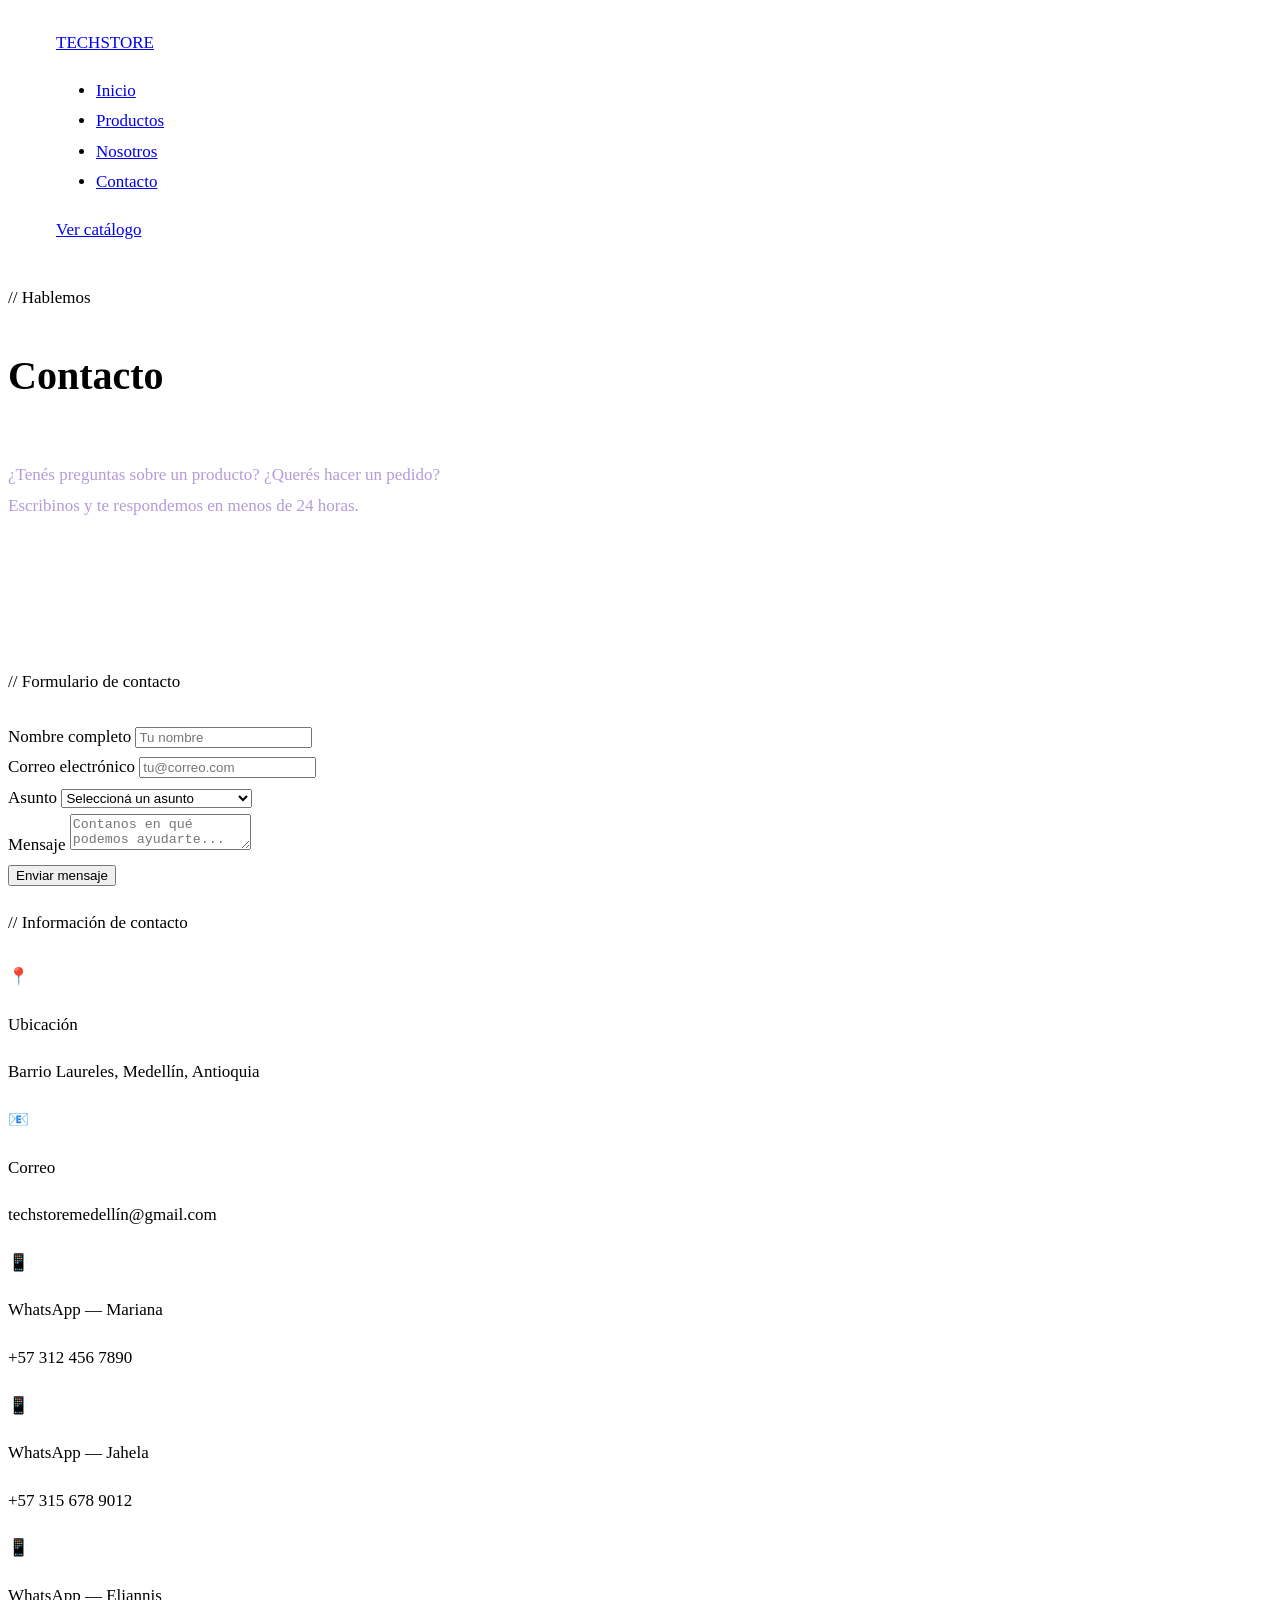
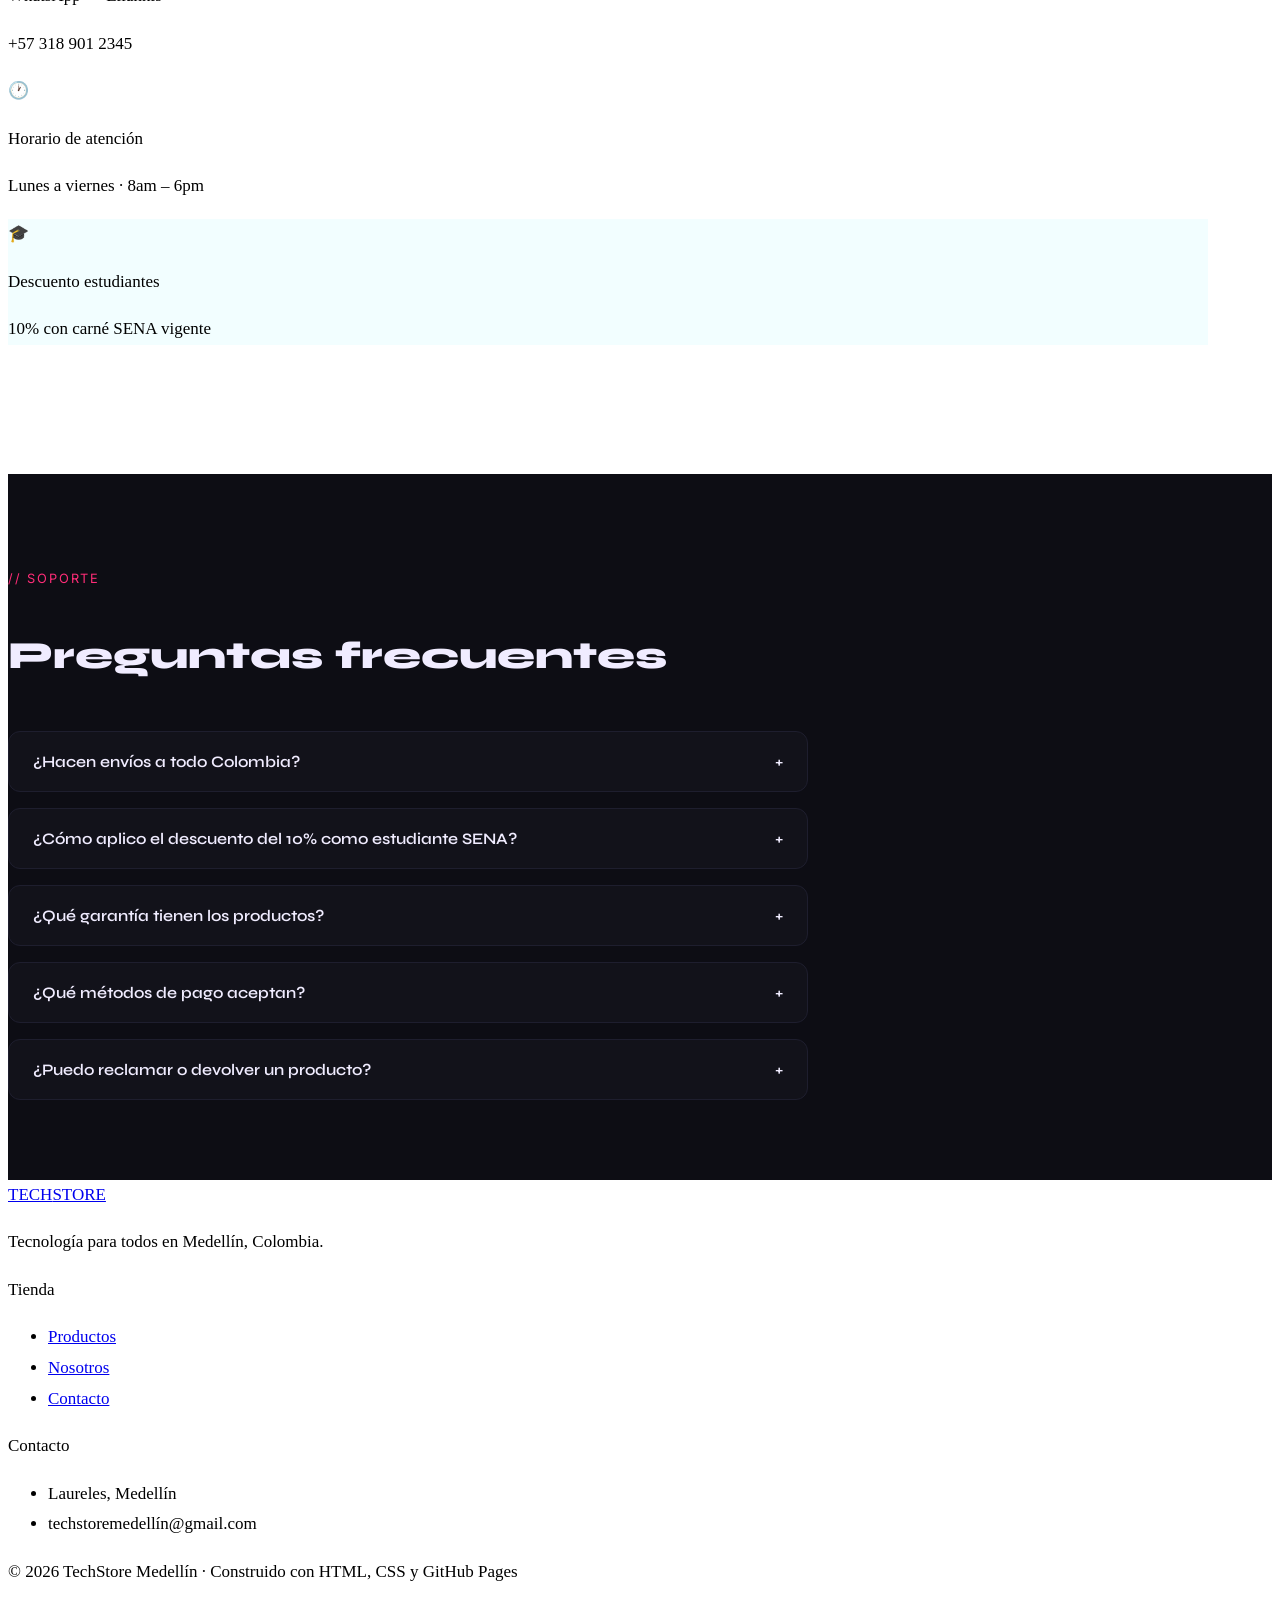
==== commit 9d269f00: "feat: agregar sección de preguntas frecuentes con 5 respuestas" ====
--- a/contacto.html
+++ b/contacto.html
@@ -7,6 +7,88 @@
   <link rel="preconnect" href="https://fonts.googleapis.com">
   <link href="https://fonts.googleapis.com/css2?family=Syne:wght@400;600;700;800&family=Inter:wght@300;400;500&display=swap" rel="stylesheet">
   <link rel="stylesheet" href="styles.css">
+
+  <style>
+    /* ===== FAQ ===== */
+    .faq-section {
+      padding: 80px 0;
+      background: #0d0d14;
+    }
+    .faq-section .section-tag {
+      color: #ff2d78;
+      font-family: 'Inter', monospace;
+      font-size: 0.8rem;
+      letter-spacing: 0.14em;
+      text-transform: uppercase;
+      margin-bottom: 0.5rem;
+    }
+    .faq-section .section-title {
+      font-family: 'Syne', sans-serif;
+      font-size: clamp(1.8rem, 3vw, 2.4rem);
+      font-weight: 800;
+      color: #f0ecff;
+      margin-bottom: 2.5rem;
+    }
+    .faq-list {
+      display: flex;
+      flex-direction: column;
+      gap: 1rem;
+      max-width: 800px;
+    }
+    .faq-item {
+      background: #12121a;
+      border: 1px solid #1e1e2e;
+      border-radius: 12px;
+      overflow: hidden;
+      transition: border-color 0.25s;
+    }
+    .faq-item:hover {
+      border-color: #ff2d78;
+    }
+    .faq-question {
+      width: 100%;
+      background: none;
+      border: none;
+      padding: 1.25rem 1.5rem;
+      display: flex;
+      justify-content: space-between;
+      align-items: center;
+      cursor: pointer;
+      text-align: left;
+      gap: 1rem;
+    }
+    .faq-question span {
+      font-family: 'Syne', sans-serif;
+      font-size: 1rem;
+      font-weight: 600;
+      color: #f0ecff;
+    }
+    .faq-icon {
+      color: #ff2d78;
+      font-size: 1.2rem;
+      flex-shrink: 0;
+      transition: transform 0.3s;
+    }
+    .faq-item.open .faq-icon {
+      transform: rotate(45deg);
+    }
+    .faq-answer {
+      max-height: 0;
+      overflow: hidden;
+      transition: max-height 0.35s ease, padding 0.35s ease;
+      padding: 0 1.5rem;
+    }
+    .faq-item.open .faq-answer {
+      max-height: 300px;
+      padding: 0 1.5rem 1.25rem;
+    }
+    .faq-answer p {
+      font-family: 'Inter', sans-serif;
+      font-size: 0.93rem;
+      color: #8a82a8;
+      line-height: 1.75;
+    }
+  </style>
 </head>
 <body>
 
@@ -70,7 +152,7 @@
           </div>
         </div>
 
-        <!-- COMMIT 1: Datos de contacto reales del equipo -->
+        <!-- INFO -->
         <div>
           <p class="section-tag" style="margin-bottom:1.5rem">// Información de contacto</p>
           <div class="contact-info">
@@ -129,6 +211,81 @@
       </div>
     </div>
   </section>
+
+  <!-- COMMIT 2: SECCIÓN PREGUNTAS FRECUENTES -->
+  <section class="faq-section">
+    <div class="container">
+      <p class="section-tag">// Soporte</p>
+      <h2 class="section-title">Preguntas frecuentes</h2>
+
+      <div class="faq-list">
+
+        <div class="faq-item">
+          <button class="faq-question" onclick="toggleFaq(this)">
+            <span>¿Hacen envíos a todo Colombia?</span>
+            <span class="faq-icon">+</span>
+          </button>
+          <div class="faq-answer">
+            <p>Sí, enviamos a cualquier ciudad de Colombia a través de Coordinadora y Servientrega.
+            El tiempo de entrega es de 2 a 5 días hábiles dependiendo del municipio.
+            Los envíos a Medellín y área metropolitana llegan en 1 a 2 días hábiles.</p>
+          </div>
+        </div>
+
+        <div class="faq-item">
+          <button class="faq-question" onclick="toggleFaq(this)">
+            <span>¿Cómo aplico el descuento del 10% como estudiante SENA?</span>
+            <span class="faq-icon">+</span>
+          </button>
+          <div class="faq-answer">
+            <p>Es muy sencillo: antes de pagar, envianos una foto de tu carné de aprendiz vigente
+            por WhatsApp. Verificamos los datos y te aplicamos el descuento directamente
+            en el valor del producto. Aplica para todos los artículos del catálogo.</p>
+          </div>
+        </div>
+
+        <div class="faq-item">
+          <button class="faq-question" onclick="toggleFaq(this)">
+            <span>¿Qué garantía tienen los productos?</span>
+            <span class="faq-icon">+</span>
+          </button>
+          <div class="faq-answer">
+            <p>Todos nuestros productos son originales y cuentan con garantía del fabricante:
+            1 año para laptops y monitores, 6 meses para periféricos y accesorios.
+            Si el producto llega con defecto de fábrica, lo cambiamos sin costo adicional
+            dentro de los primeros 15 días.</p>
+          </div>
+        </div>
+
+        <div class="faq-item">
+          <button class="faq-question" onclick="toggleFaq(this)">
+            <span>¿Qué métodos de pago aceptan?</span>
+            <span class="faq-icon">+</span>
+          </button>
+          <div class="faq-answer">
+            <p>Aceptamos transferencia bancaria (Bancolombia, Nequi, Daviplata),
+            pago contra entrega en Medellín y área metropolitana, y pago en efectivo
+            para recogida en punto. Próximamente habilitaremos pago con tarjeta crédito/débito.</p>
+          </div>
+        </div>
+
+        <div class="faq-item">
+          <button class="faq-question" onclick="toggleFaq(this)">
+            <span>¿Puedo reclamar o devolver un producto?</span>
+            <span class="faq-icon">+</span>
+          </button>
+          <div class="faq-answer">
+            <p>Aceptamos devoluciones dentro de los primeros 8 días si el producto no fue usado
+            y conserva su empaque original. Para iniciar el proceso, escribinos al WhatsApp
+            con tu número de pedido y el motivo de la devolución. El reembolso se realiza
+            en máximo 5 días hábiles.</p>
+          </div>
+        </div>
+
+      </div>
+    </div>
+  </section>
+  <!-- FIN FAQ -->
 
   <footer class="footer">
     <div class="container footer-grid">
@@ -163,6 +320,10 @@
       document.getElementById('success-msg').style.display = 'block';
       e.target.reset();
     }
+    function toggleFaq(btn) {
+      const item = btn.closest('.faq-item');
+      item.classList.toggle('open');
+    }
   </script>
 
 </body>
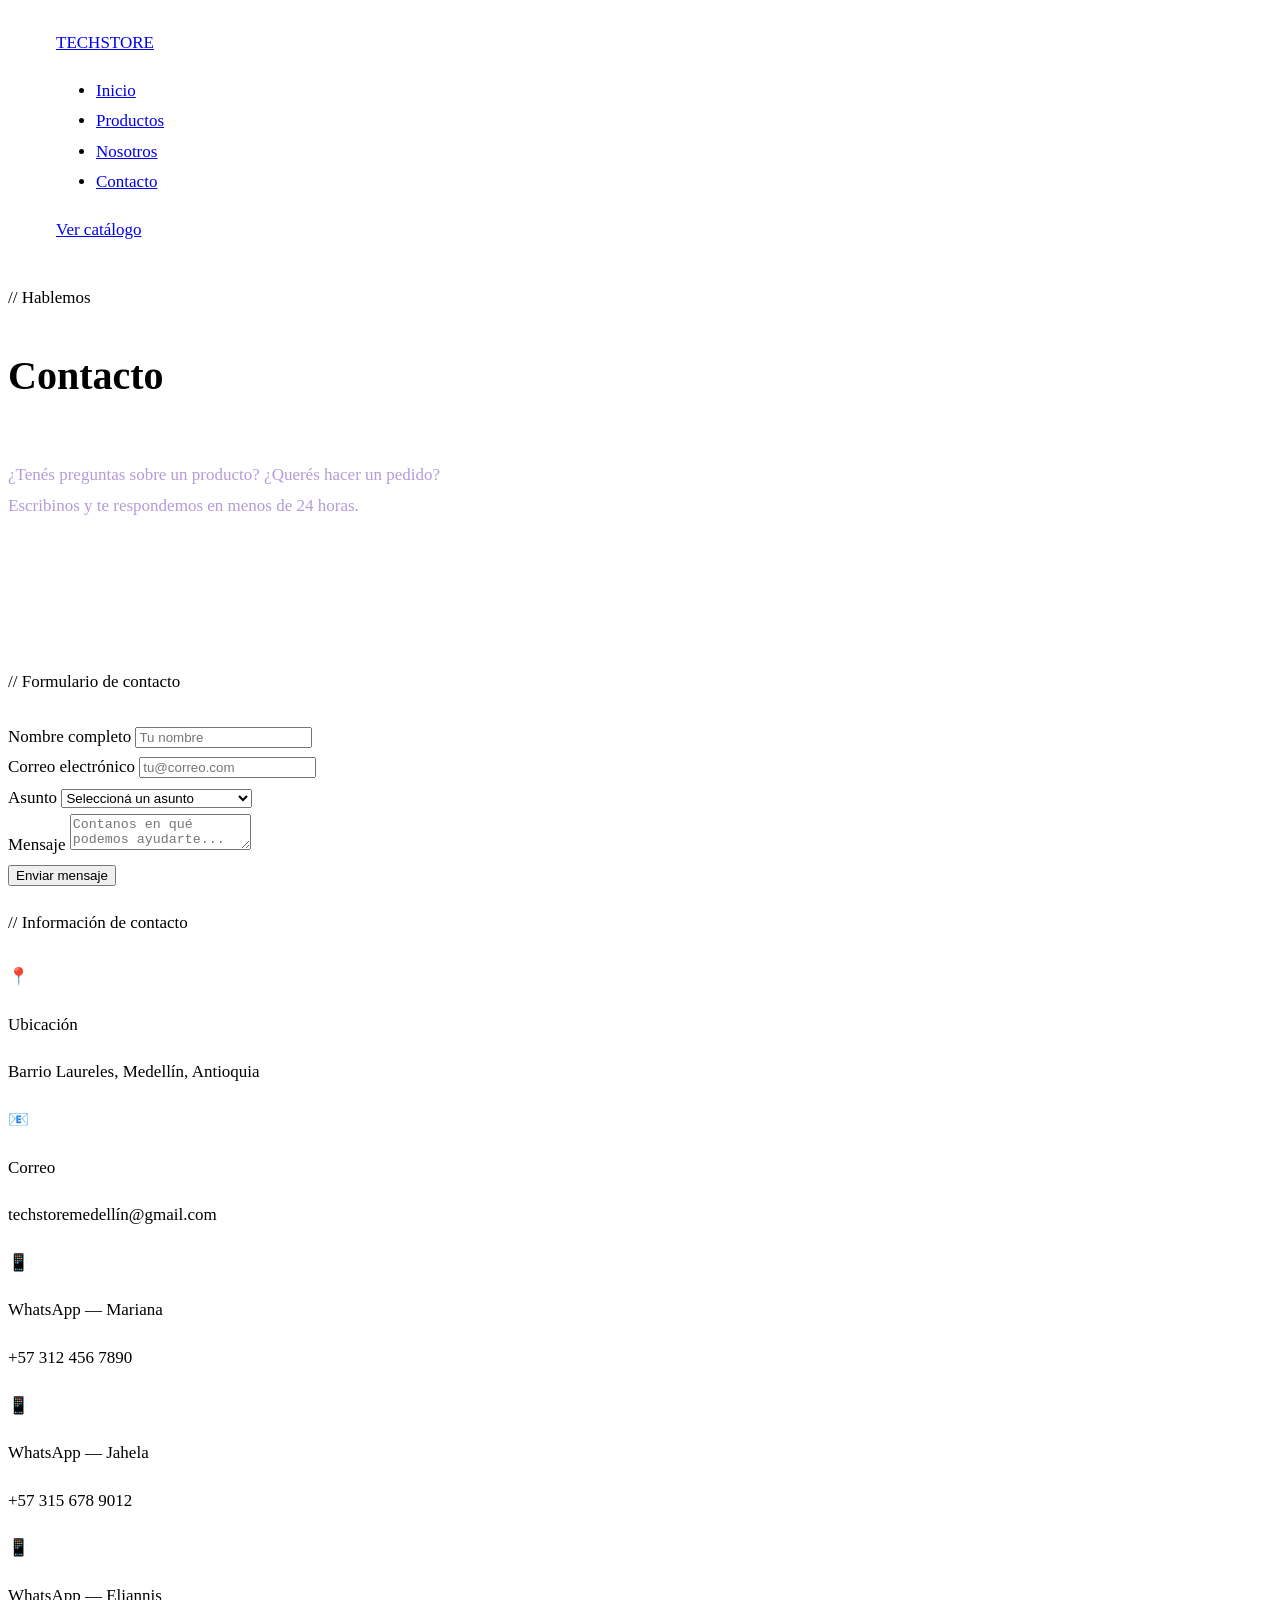
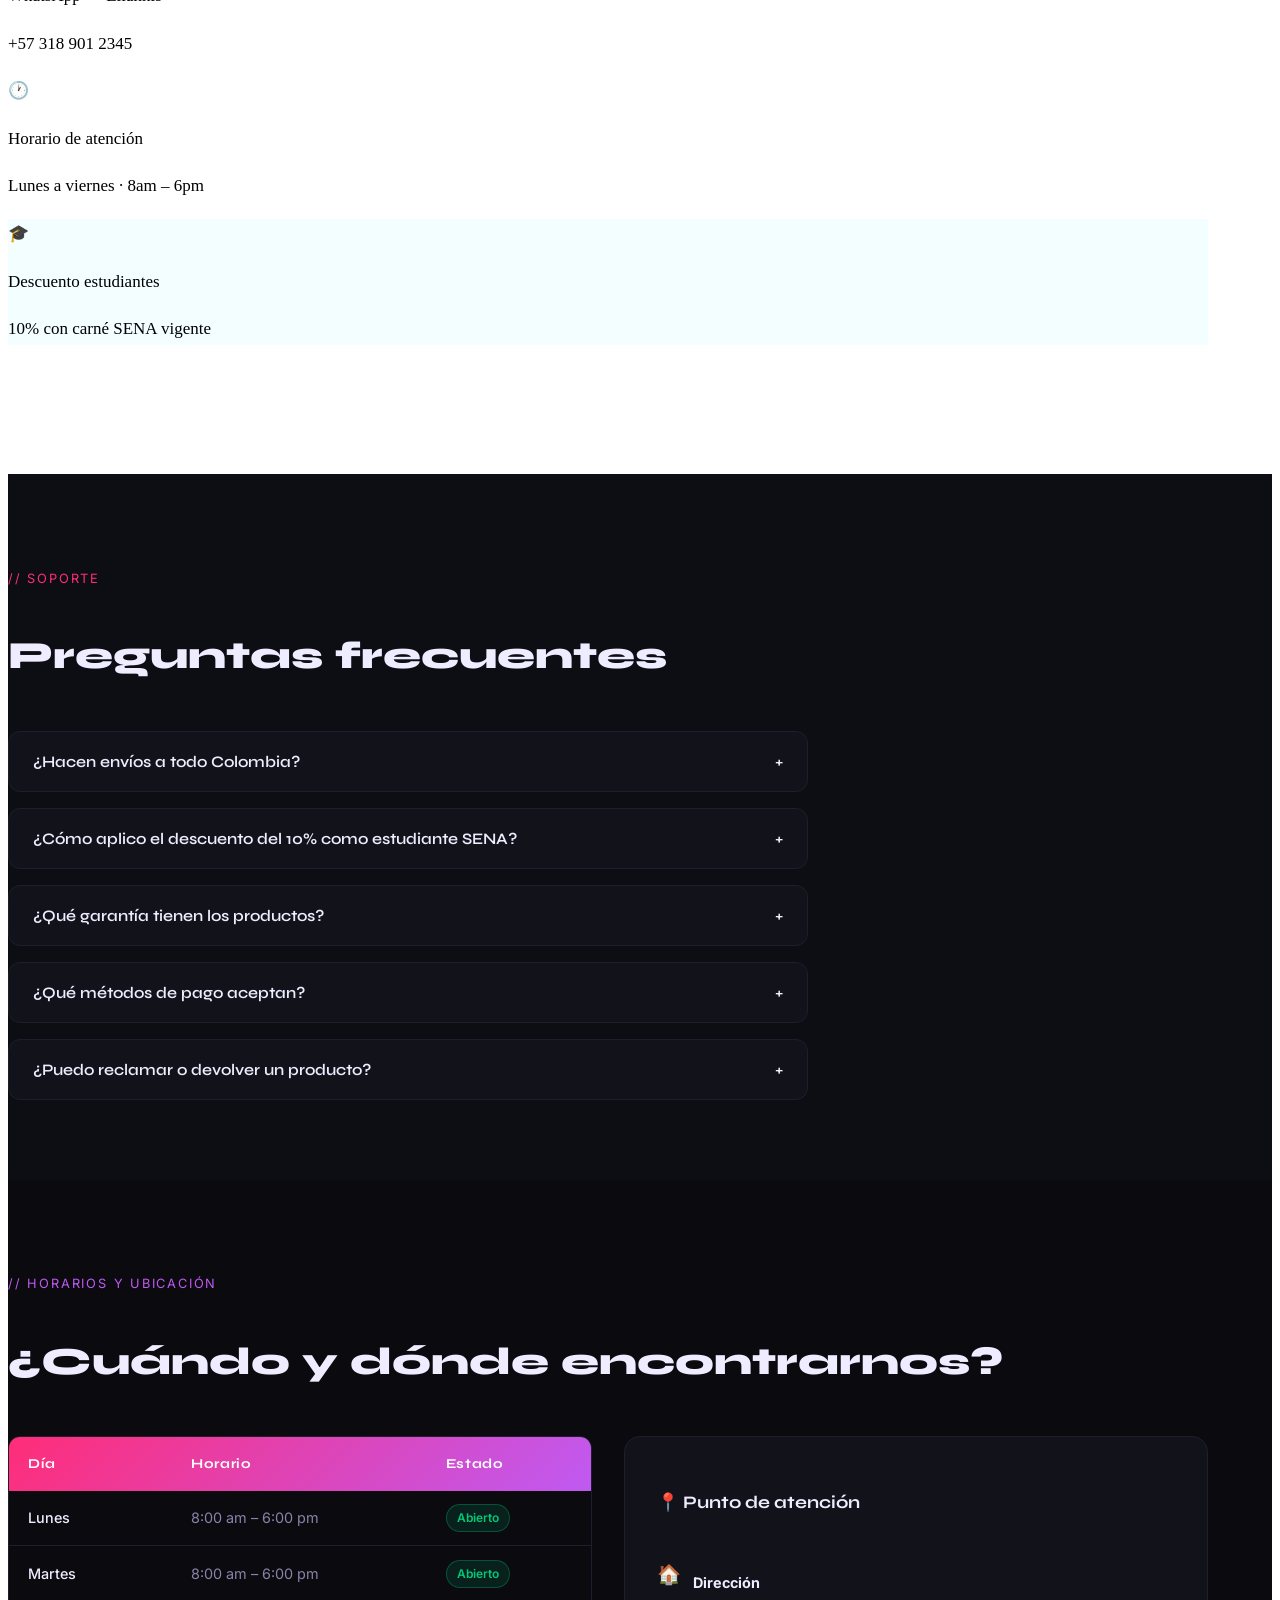
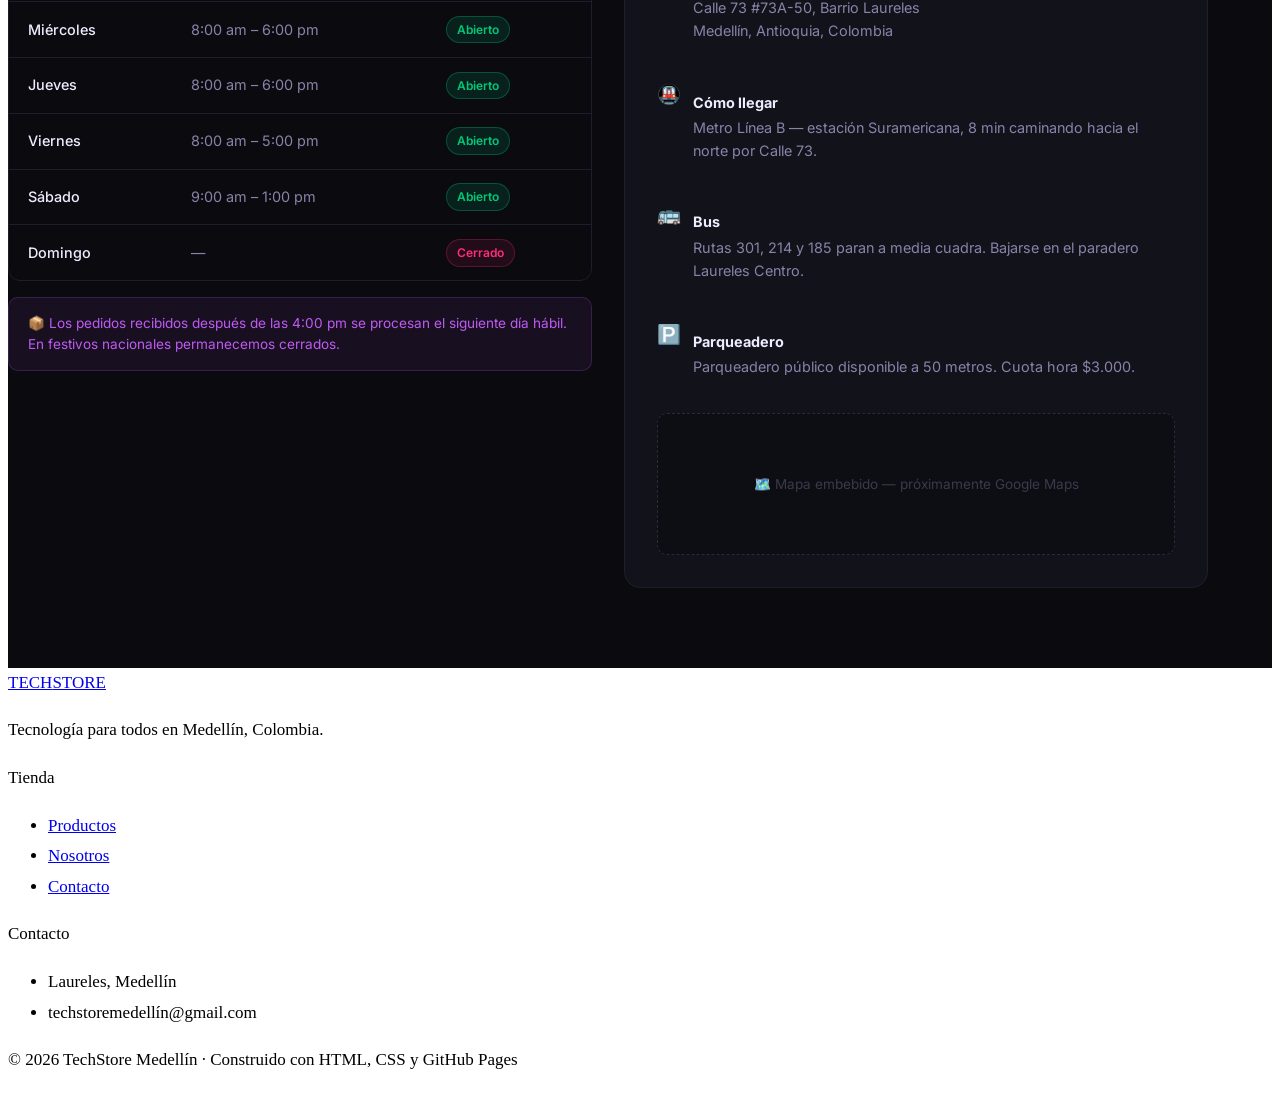
==== commit 2f2742b2: "feat: crear sección de horarios y ubicación con tabla" ====
--- a/contacto.html
+++ b/contacto.html
@@ -42,9 +42,7 @@
       overflow: hidden;
       transition: border-color 0.25s;
     }
-    .faq-item:hover {
-      border-color: #ff2d78;
-    }
+    .faq-item:hover { border-color: #ff2d78; }
     .faq-question {
       width: 100%;
       background: none;
@@ -69,9 +67,7 @@
       flex-shrink: 0;
       transition: transform 0.3s;
     }
-    .faq-item.open .faq-icon {
-      transform: rotate(45deg);
-    }
+    .faq-item.open .faq-icon { transform: rotate(45deg); }
     .faq-answer {
       max-height: 0;
       overflow: hidden;
@@ -87,6 +83,156 @@
       font-size: 0.93rem;
       color: #8a82a8;
       line-height: 1.75;
+    }
+
+    /* ===== COMMIT 3: HORARIOS Y UBICACIÓN ===== */
+    .schedule-section {
+      padding: 80px 0;
+      background: #0a0a0f;
+    }
+    .schedule-section .section-tag {
+      color: #bf5af2;
+      font-family: 'Inter', monospace;
+      font-size: 0.8rem;
+      letter-spacing: 0.14em;
+      text-transform: uppercase;
+      margin-bottom: 0.5rem;
+    }
+    .schedule-section .section-title {
+      font-family: 'Syne', sans-serif;
+      font-size: clamp(1.8rem, 3vw, 2.4rem);
+      font-weight: 800;
+      color: #f0ecff;
+      margin-bottom: 2.5rem;
+    }
+    .schedule-grid {
+      display: grid;
+      grid-template-columns: 1fr 1fr;
+      gap: 2rem;
+      align-items: start;
+    }
+    @media (max-width: 700px) {
+      .schedule-grid { grid-template-columns: 1fr; }
+    }
+
+    /* Tabla de horarios */
+    .schedule-table-wrap {
+      overflow-x: auto;
+      border-radius: 12px;
+      border: 1px solid #1e1e2e;
+    }
+    .schedule-table {
+      width: 100%;
+      border-collapse: collapse;
+      font-family: 'Inter', sans-serif;
+      font-size: 0.9rem;
+    }
+    .schedule-table thead {
+      background: linear-gradient(135deg, #ff2d78, #bf5af2);
+    }
+    .schedule-table thead th {
+      padding: 0.9rem 1.2rem;
+      text-align: left;
+      font-family: 'Syne', sans-serif;
+      font-weight: 700;
+      color: #fff;
+      font-size: 0.85rem;
+      letter-spacing: 0.05em;
+    }
+    .schedule-table tbody tr {
+      border-bottom: 1px solid #1e1e2e;
+      transition: background 0.2s;
+    }
+    .schedule-table tbody tr:last-child { border-bottom: none; }
+    .schedule-table tbody tr:hover { background: #12121a; }
+    .schedule-table td {
+      padding: 0.85rem 1.2rem;
+      color: #8a82a8;
+    }
+    .schedule-table td:first-child {
+      color: #f0ecff;
+      font-weight: 500;
+    }
+    .badge-open {
+      display: inline-block;
+      background: rgba(0, 200, 120, 0.12);
+      color: #00c878;
+      border: 1px solid rgba(0, 200, 120, 0.3);
+      border-radius: 999px;
+      padding: 2px 10px;
+      font-size: 0.75rem;
+      font-weight: 600;
+    }
+    .badge-closed {
+      display: inline-block;
+      background: rgba(255, 45, 120, 0.1);
+      color: #ff2d78;
+      border: 1px solid rgba(255, 45, 120, 0.25);
+      border-radius: 999px;
+      padding: 2px 10px;
+      font-size: 0.75rem;
+      font-weight: 600;
+    }
+
+    /* Tarjeta de ubicación */
+    .location-card {
+      background: #12121a;
+      border: 1px solid #1e1e2e;
+      border-radius: 16px;
+      padding: 2rem;
+      display: flex;
+      flex-direction: column;
+      gap: 1.25rem;
+    }
+    .location-card h3 {
+      font-family: 'Syne', sans-serif;
+      font-size: 1.1rem;
+      font-weight: 700;
+      color: #f0ecff;
+    }
+    .location-detail {
+      display: flex;
+      gap: 0.75rem;
+      align-items: flex-start;
+    }
+    .location-detail .loc-icon {
+      font-size: 1.2rem;
+      flex-shrink: 0;
+      margin-top: 2px;
+    }
+    .location-detail p {
+      font-family: 'Inter', sans-serif;
+      font-size: 0.9rem;
+      color: #8a82a8;
+      line-height: 1.6;
+    }
+    .location-detail p strong {
+      color: #f0ecff;
+      display: block;
+      margin-bottom: 2px;
+    }
+    .map-placeholder {
+      background: #0d0d14;
+      border: 1px dashed #2a2a3a;
+      border-radius: 10px;
+      height: 140px;
+      display: flex;
+      align-items: center;
+      justify-content: center;
+      color: #3a3a4a;
+      font-family: 'Inter', sans-serif;
+      font-size: 0.85rem;
+    }
+    .schedule-note {
+      margin-top: 1rem;
+      padding: 0.9rem 1.2rem;
+      background: rgba(191, 90, 242, 0.08);
+      border: 1px solid rgba(191, 90, 242, 0.2);
+      border-radius: 10px;
+      font-family: 'Inter', sans-serif;
+      font-size: 0.85rem;
+      color: #bf5af2;
+      line-height: 1.6;
     }
   </style>
 </head>
@@ -212,12 +358,11 @@
     </div>
   </section>
 
-  <!-- COMMIT 2: SECCIÓN PREGUNTAS FRECUENTES -->
+  <!-- FAQ -->
   <section class="faq-section">
     <div class="container">
       <p class="section-tag">// Soporte</p>
       <h2 class="section-title">Preguntas frecuentes</h2>
-
       <div class="faq-list">
 
         <div class="faq-item">
@@ -285,7 +430,106 @@
       </div>
     </div>
   </section>
-  <!-- FIN FAQ -->
+
+  <!-- ============================================================ -->
+  <!-- COMMIT 3: SECCIÓN NUEVA — Horarios y Ubicación              -->
+  <!-- ============================================================ -->
+  <section class="schedule-section">
+    <div class="container">
+      <p class="section-tag">// Horarios y ubicación</p>
+      <h2 class="section-title">¿Cuándo y dónde encontrarnos?</h2>
+
+      <div class="schedule-grid">
+
+        <!-- TABLA DE HORARIOS -->
+        <div>
+          <div class="schedule-table-wrap">
+            <table class="schedule-table">
+              <thead>
+                <tr>
+                  <th>Día</th>
+                  <th>Horario</th>
+                  <th>Estado</th>
+                </tr>
+              </thead>
+              <tbody>
+                <tr>
+                  <td>Lunes</td>
+                  <td>8:00 am – 6:00 pm</td>
+                  <td><span class="badge-open">Abierto</span></td>
+                </tr>
+                <tr>
+                  <td>Martes</td>
+                  <td>8:00 am – 6:00 pm</td>
+                  <td><span class="badge-open">Abierto</span></td>
+                </tr>
+                <tr>
+                  <td>Miércoles</td>
+                  <td>8:00 am – 6:00 pm</td>
+                  <td><span class="badge-open">Abierto</span></td>
+                </tr>
+                <tr>
+                  <td>Jueves</td>
+                  <td>8:00 am – 6:00 pm</td>
+                  <td><span class="badge-open">Abierto</span></td>
+                </tr>
+                <tr>
+                  <td>Viernes</td>
+                  <td>8:00 am – 5:00 pm</td>
+                  <td><span class="badge-open">Abierto</span></td>
+                </tr>
+                <tr>
+                  <td>Sábado</td>
+                  <td>9:00 am – 1:00 pm</td>
+                  <td><span class="badge-open">Abierto</span></td>
+                </tr>
+                <tr>
+                  <td>Domingo</td>
+                  <td>—</td>
+                  <td><span class="badge-closed">Cerrado</span></td>
+                </tr>
+              </tbody>
+            </table>
+          </div>
+          <p class="schedule-note">
+            📦 Los pedidos recibidos después de las 4:00 pm se procesan el siguiente día hábil.
+            En festivos nacionales permanecemos cerrados.
+          </p>
+        </div>
+
+        <!-- UBICACIÓN -->
+        <div class="location-card">
+          <h3>📍 Punto de atención</h3>
+
+          <div class="location-detail">
+            <span class="loc-icon">🏠</span>
+            <p><strong>Dirección</strong>Calle 73 #73A-50, Barrio Laureles<br>Medellín, Antioquia, Colombia</p>
+          </div>
+
+          <div class="location-detail">
+            <span class="loc-icon">🚇</span>
+            <p><strong>Cómo llegar</strong>Metro Línea B — estación Suramericana, 8 min caminando hacia el norte por Calle 73.</p>
+          </div>
+
+          <div class="location-detail">
+            <span class="loc-icon">🚌</span>
+            <p><strong>Bus</strong>Rutas 301, 214 y 185 paran a media cuadra. Bajarse en el paradero Laureles Centro.</p>
+          </div>
+
+          <div class="location-detail">
+            <span class="loc-icon">🅿️</span>
+            <p><strong>Parqueadero</strong>Parqueadero público disponible a 50 metros. Cuota hora $3.000.</p>
+          </div>
+
+          <div class="map-placeholder">
+            🗺️ Mapa embebido — próximamente Google Maps
+          </div>
+        </div>
+
+      </div>
+    </div>
+  </section>
+  <!-- FIN HORARIOS Y UBICACIÓN -->
 
   <footer class="footer">
     <div class="container footer-grid">
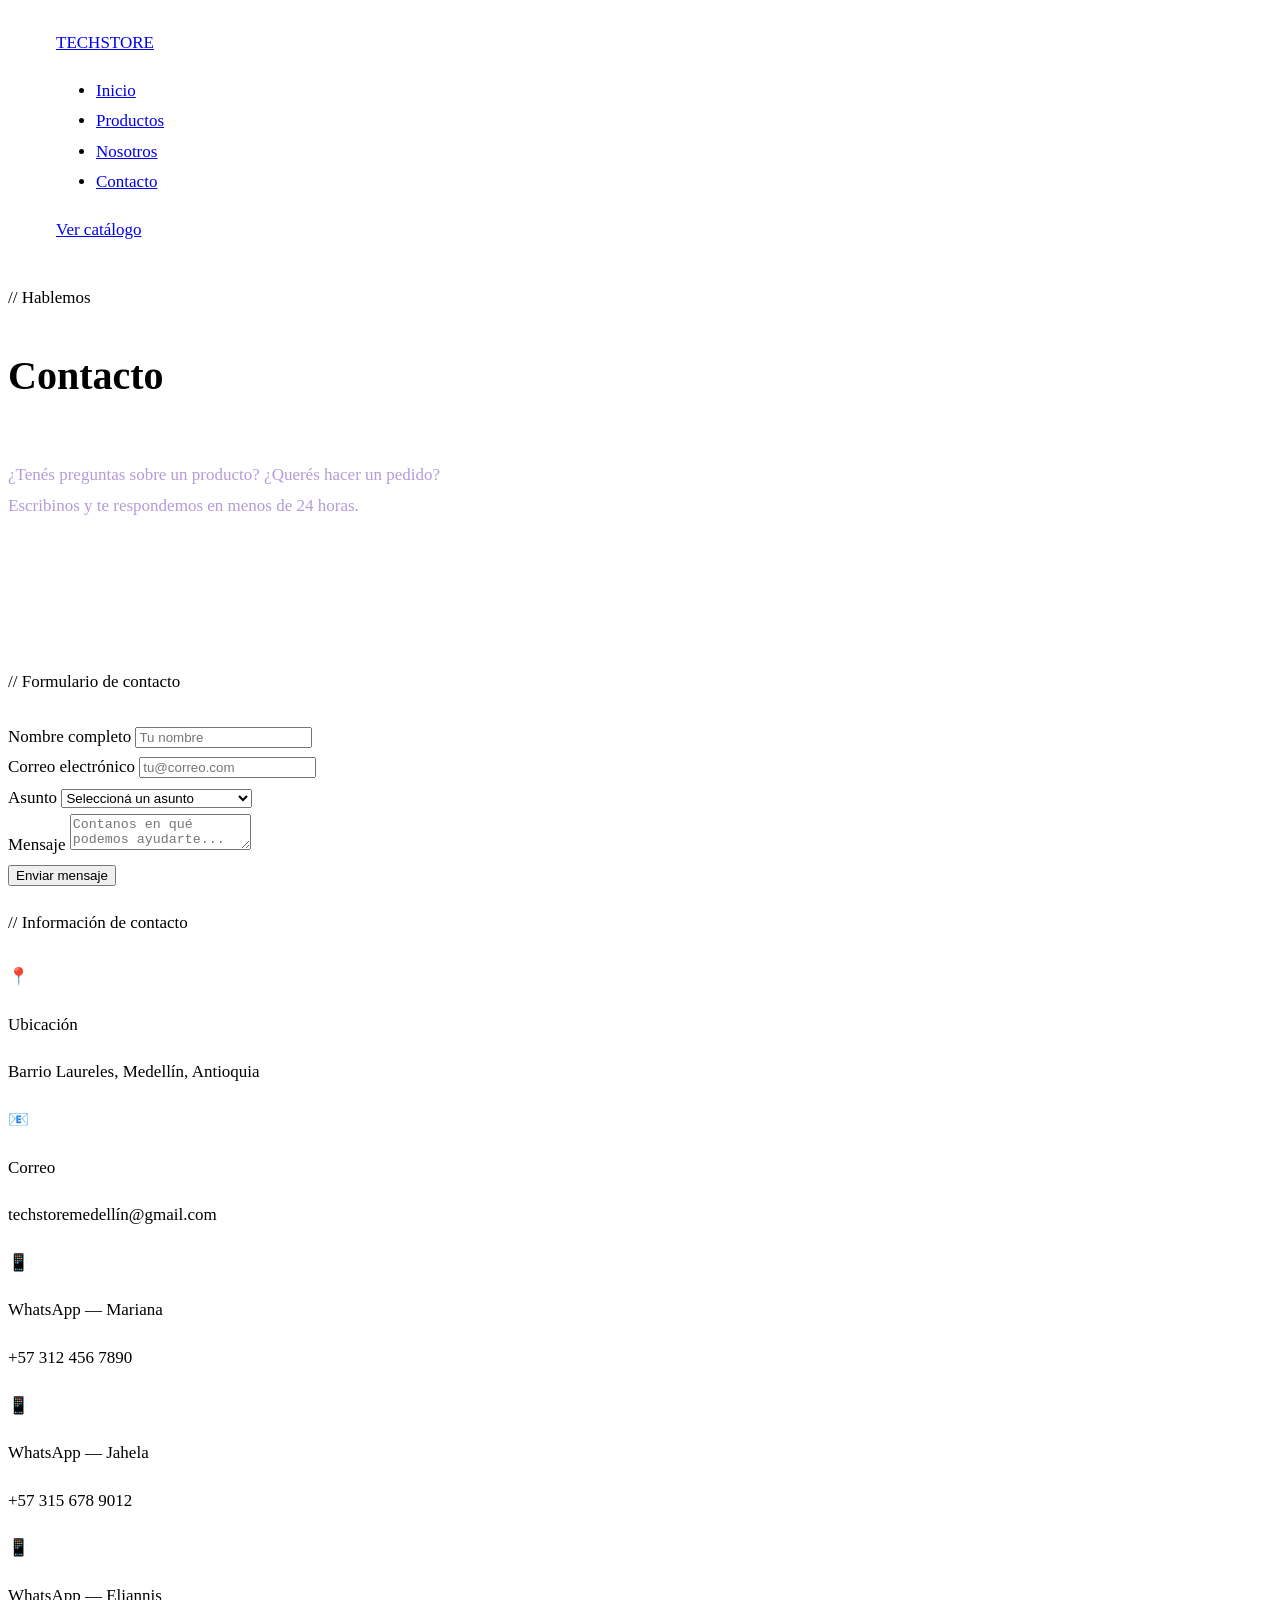
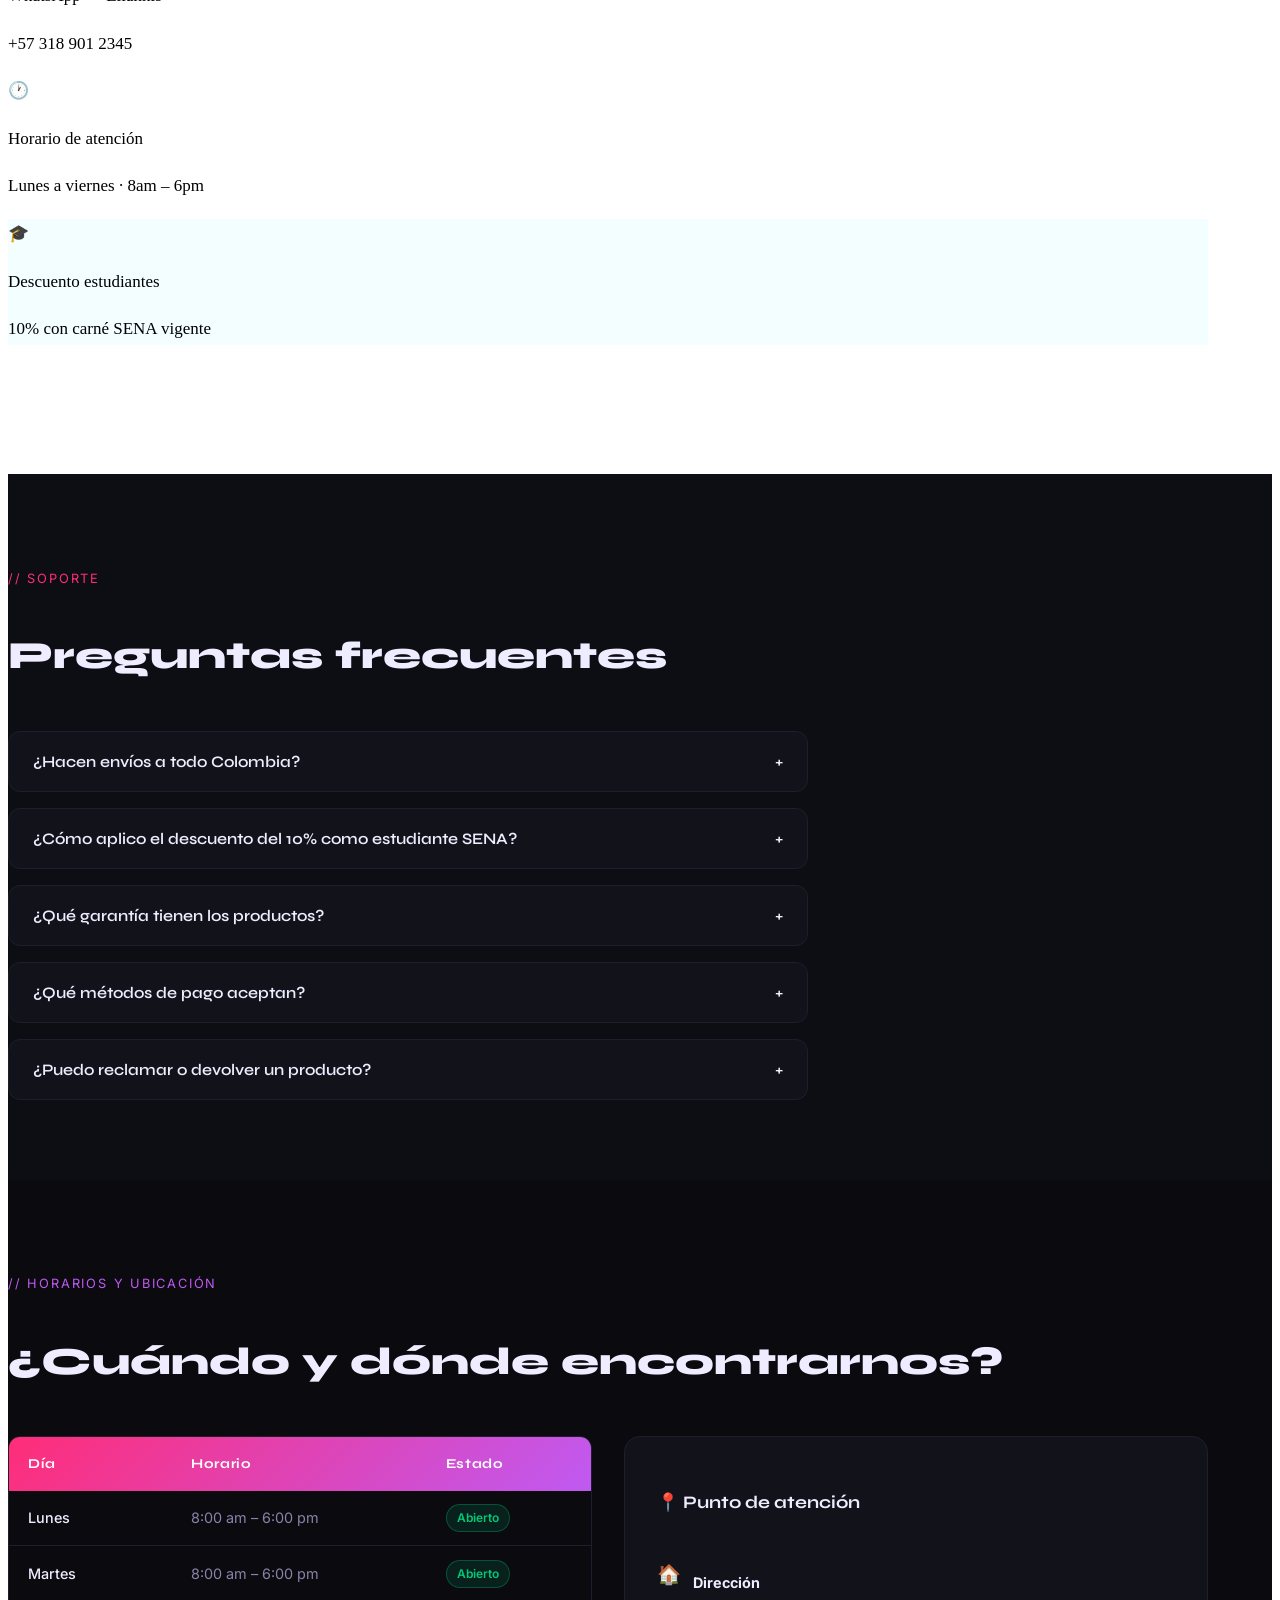
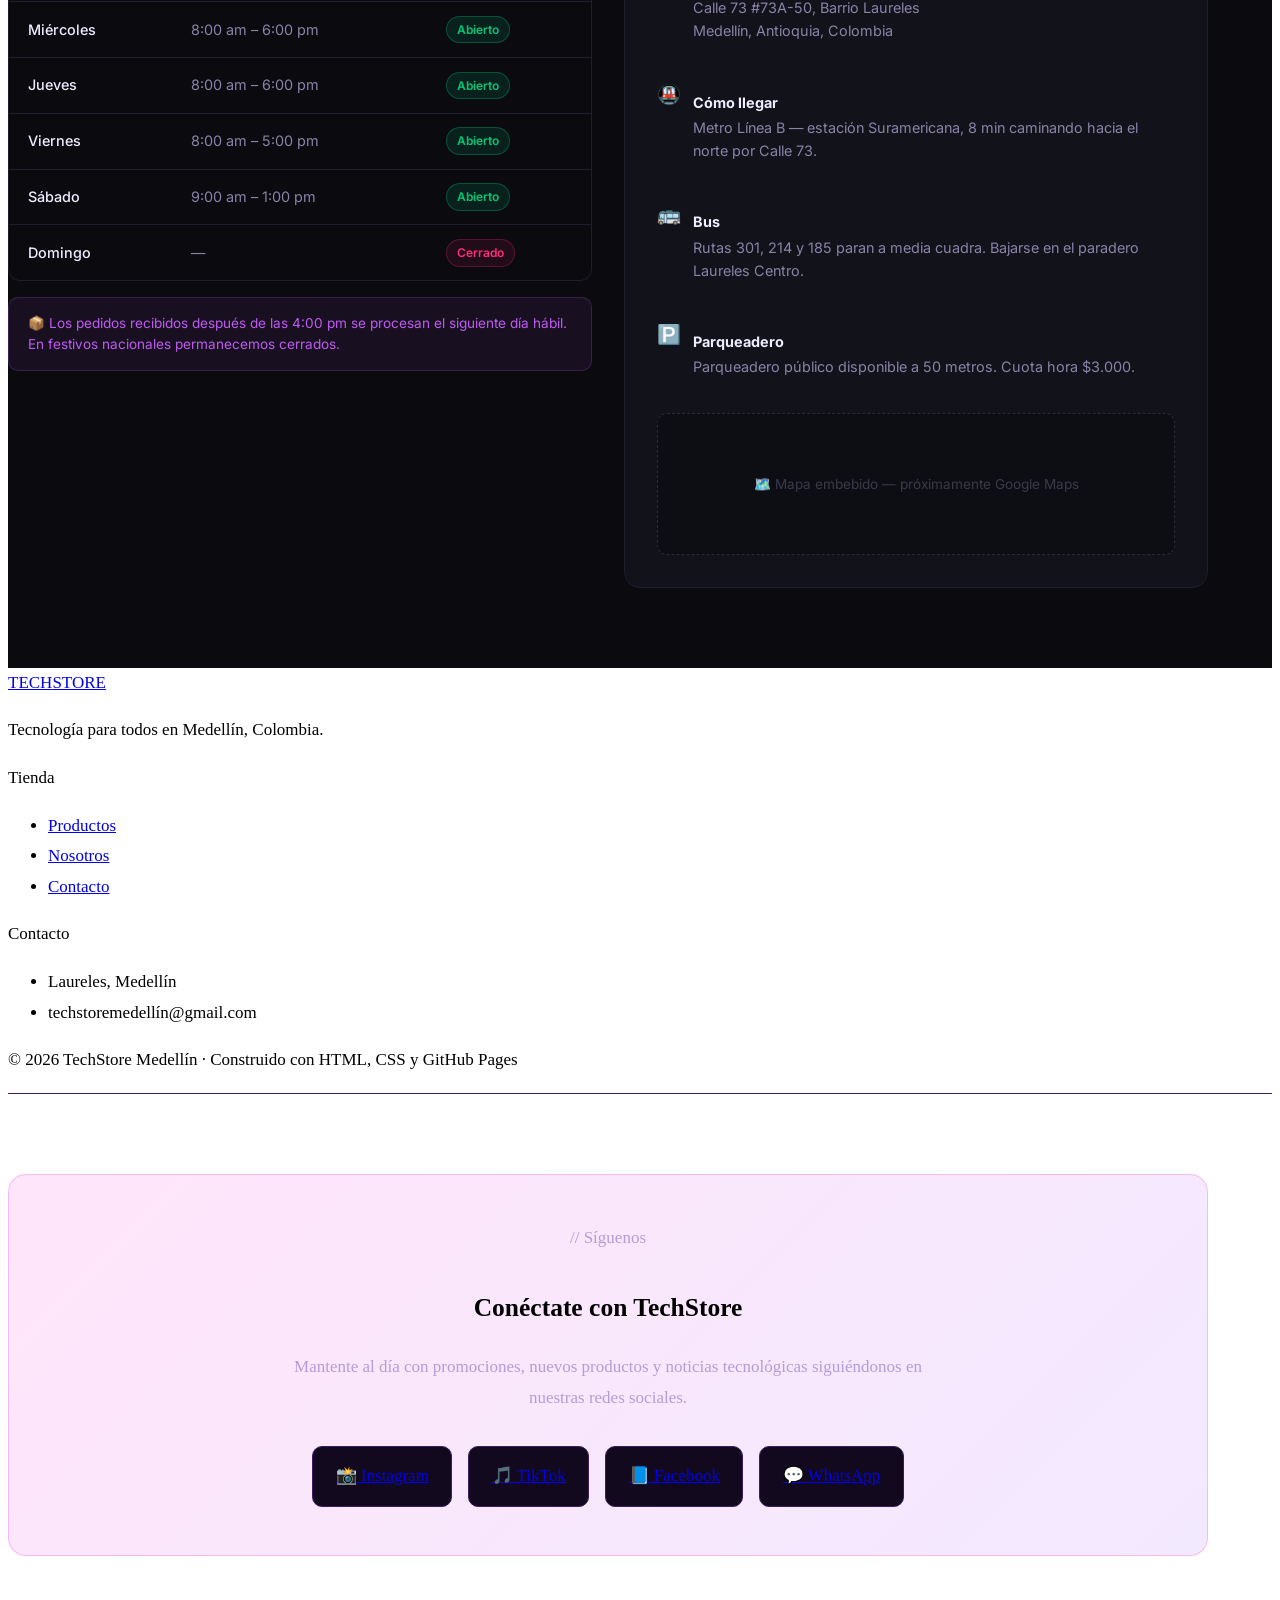
==== commit 5de5cef1: "feat(redes): agregar banner de redes sociales con enlaces de contacto" ====
--- a/contacto.html
+++ b/contacto.html
@@ -234,6 +234,50 @@
       color: #bf5af2;
       line-height: 1.6;
     }
+
+    .social-banner {
+  padding: 5rem 0;
+  border-top: 1px solid var(--border);
+}
+
+.social-content {
+  text-align: center;
+  background: linear-gradient(
+    135deg,
+    rgba(255,43,214,.12),
+    rgba(157,77,255,.12)
+  );
+  border: 1px solid rgba(255,43,214,.25);
+  border-radius: 18px;
+  padding: 3rem;
+}
+
+.social-content p {
+  color: var(--muted);
+  max-width: 650px;
+  margin: 0 auto 2rem;
+}
+
+.social-links {
+  display: flex;
+  justify-content: center;
+  gap: 1rem;
+  flex-wrap: wrap;
+}
+
+.social-btn {
+  background: var(--surface);
+  border: 1px solid var(--border);
+  padding: .9rem 1.4rem;
+  border-radius: 10px;
+  transition: .3s;
+}
+
+.social-btn:hover {
+  transform: translateY(-4px);
+  border-color: var(--accent);
+  box-shadow: 0 0 15px rgba(255,43,214,.2);
+}
   </style>
 </head>
 <body>
@@ -558,16 +602,49 @@
     </div>
   </footer>
 
-  <script>
+
+<section class="social-banner">
+  <div class="container">
+    <div class="social-content">
+      <p class="section-tag">// Síguenos</p>
+      <h2>Conéctate con TechStore</h2>
+      <p>
+        Mantente al día con promociones, nuevos productos y noticias
+        tecnológicas siguiéndonos en nuestras redes sociales.
+      </p>
+
+      <div class="social-links">
+        <a href="#" class="social-btn">📸 Instagram</a>
+        <a href="#" class="social-btn">🎵 TikTok</a>
+        <a href="#" class="social-btn">📘 Facebook</a>
+        <a href="#" class="social-btn">💬 WhatsApp</a>
+      </div>
+    </div>
+  </div>
+</section>
+
+
+
+<script>
+
     function handleSubmit(e) {
+
       e.preventDefault();
+
       document.getElementById('success-msg').style.display = 'block';
+
       e.target.reset();
-    }
+
+    }
+
     function toggleFaq(btn) {
+
       const item = btn.closest('.faq-item');
+
       item.classList.toggle('open');
-    }
+
+    }
+
   </script>
 
 </body>
--- a/styles.css
+++ b/styles.css
@@ -108,23 +108,43 @@
 }
 
 .product-card h3 {
+
   font-size: 1.15rem;
+
   line-height: 1.4;
+
 }
 
+
+
 .product-desc {
+
   font-size: .95rem;
+
   line-height: 1.7;
+
 }
 
+
+
 .categories,
+
 .featured,
+
 .banner,
+
 .about-section,
+
 .contact-section {
+
   padding: 7rem 0;
+
 }
 
+
+
 .navbar {
+
   padding: 1.25rem 3rem;
+
 }
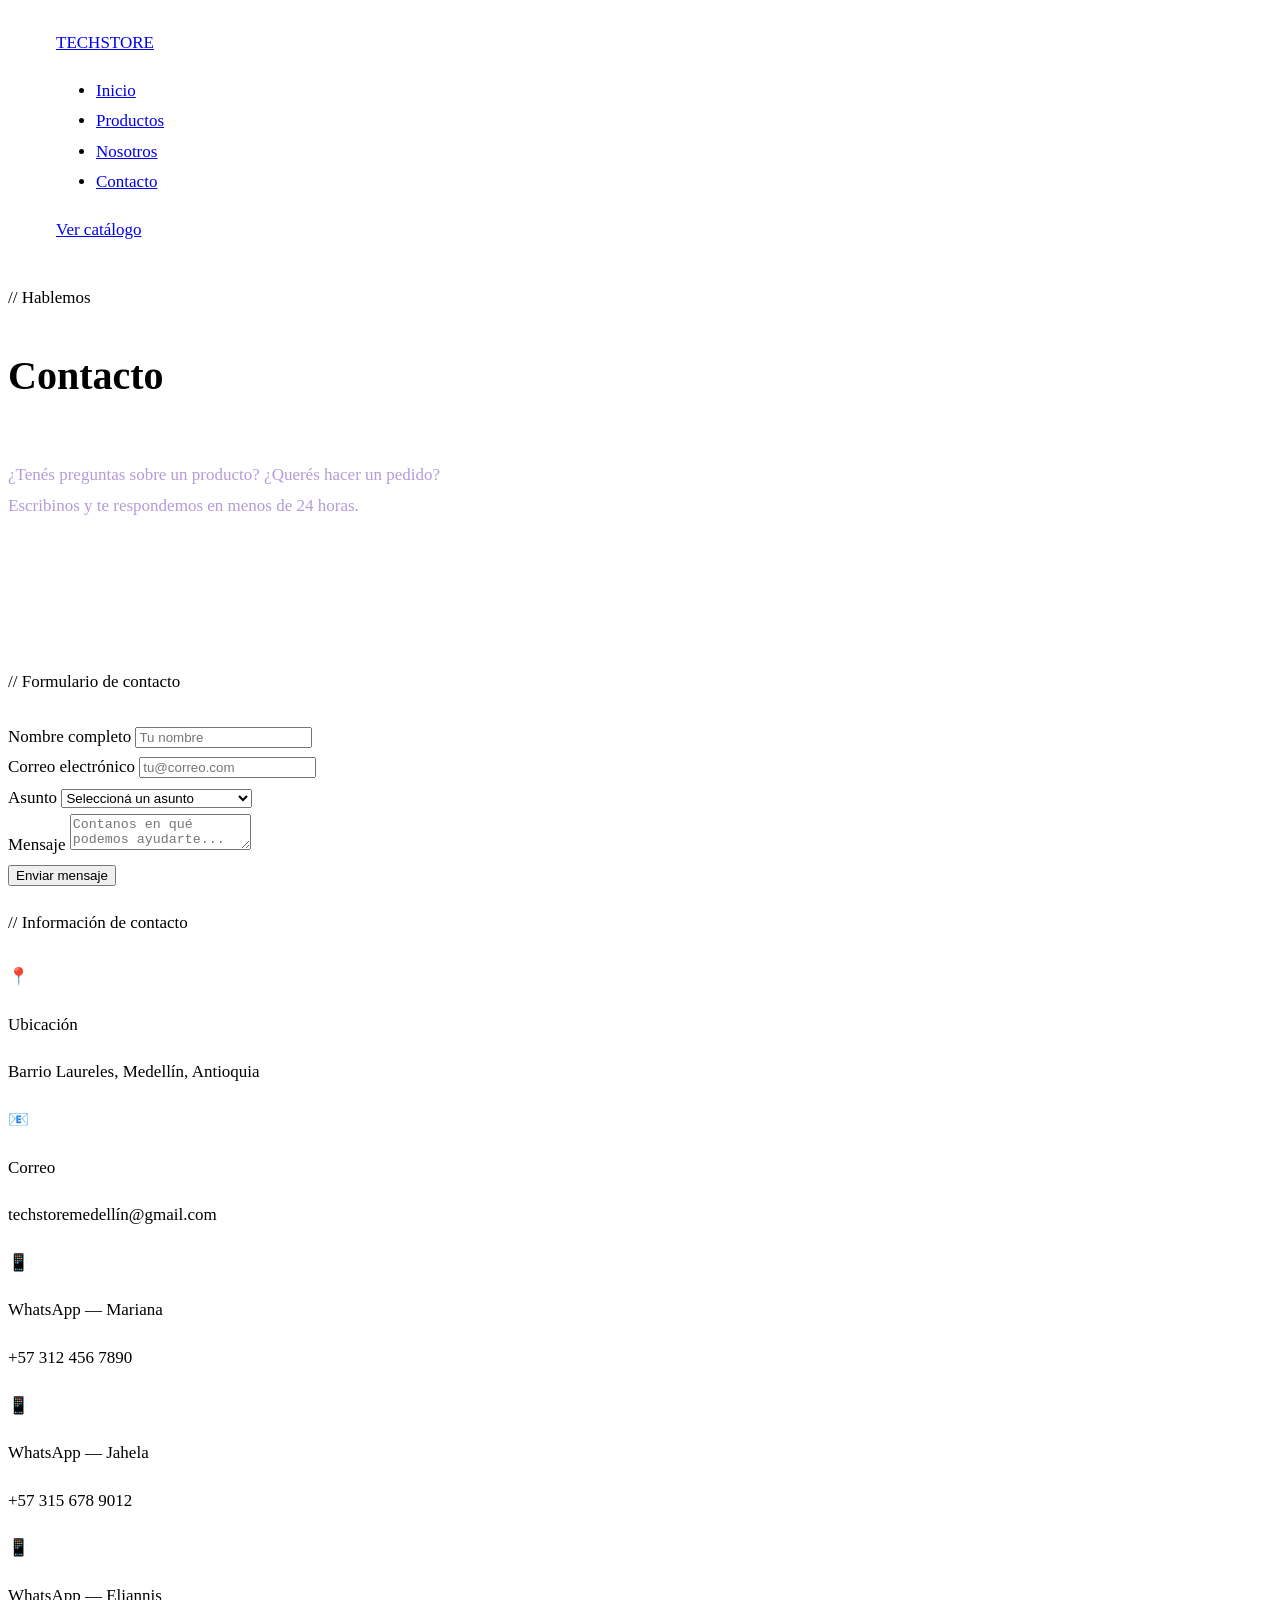
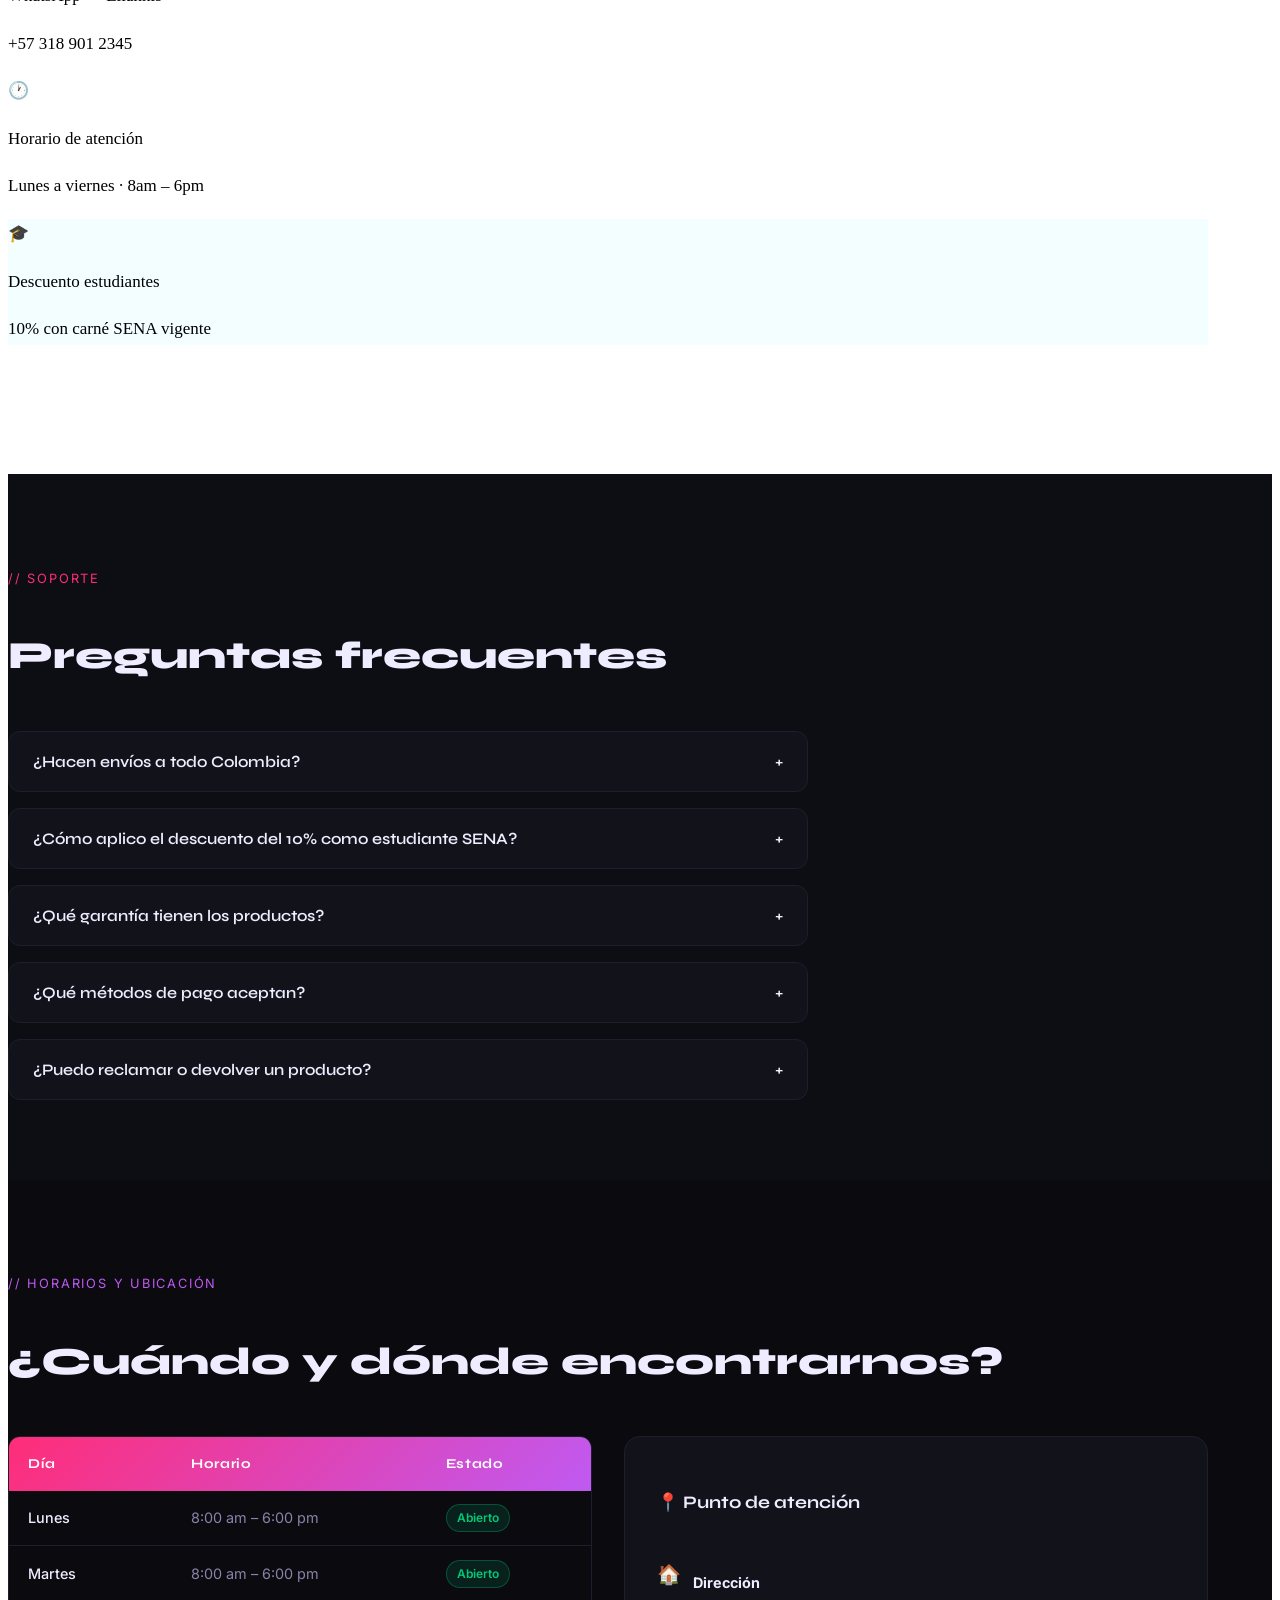
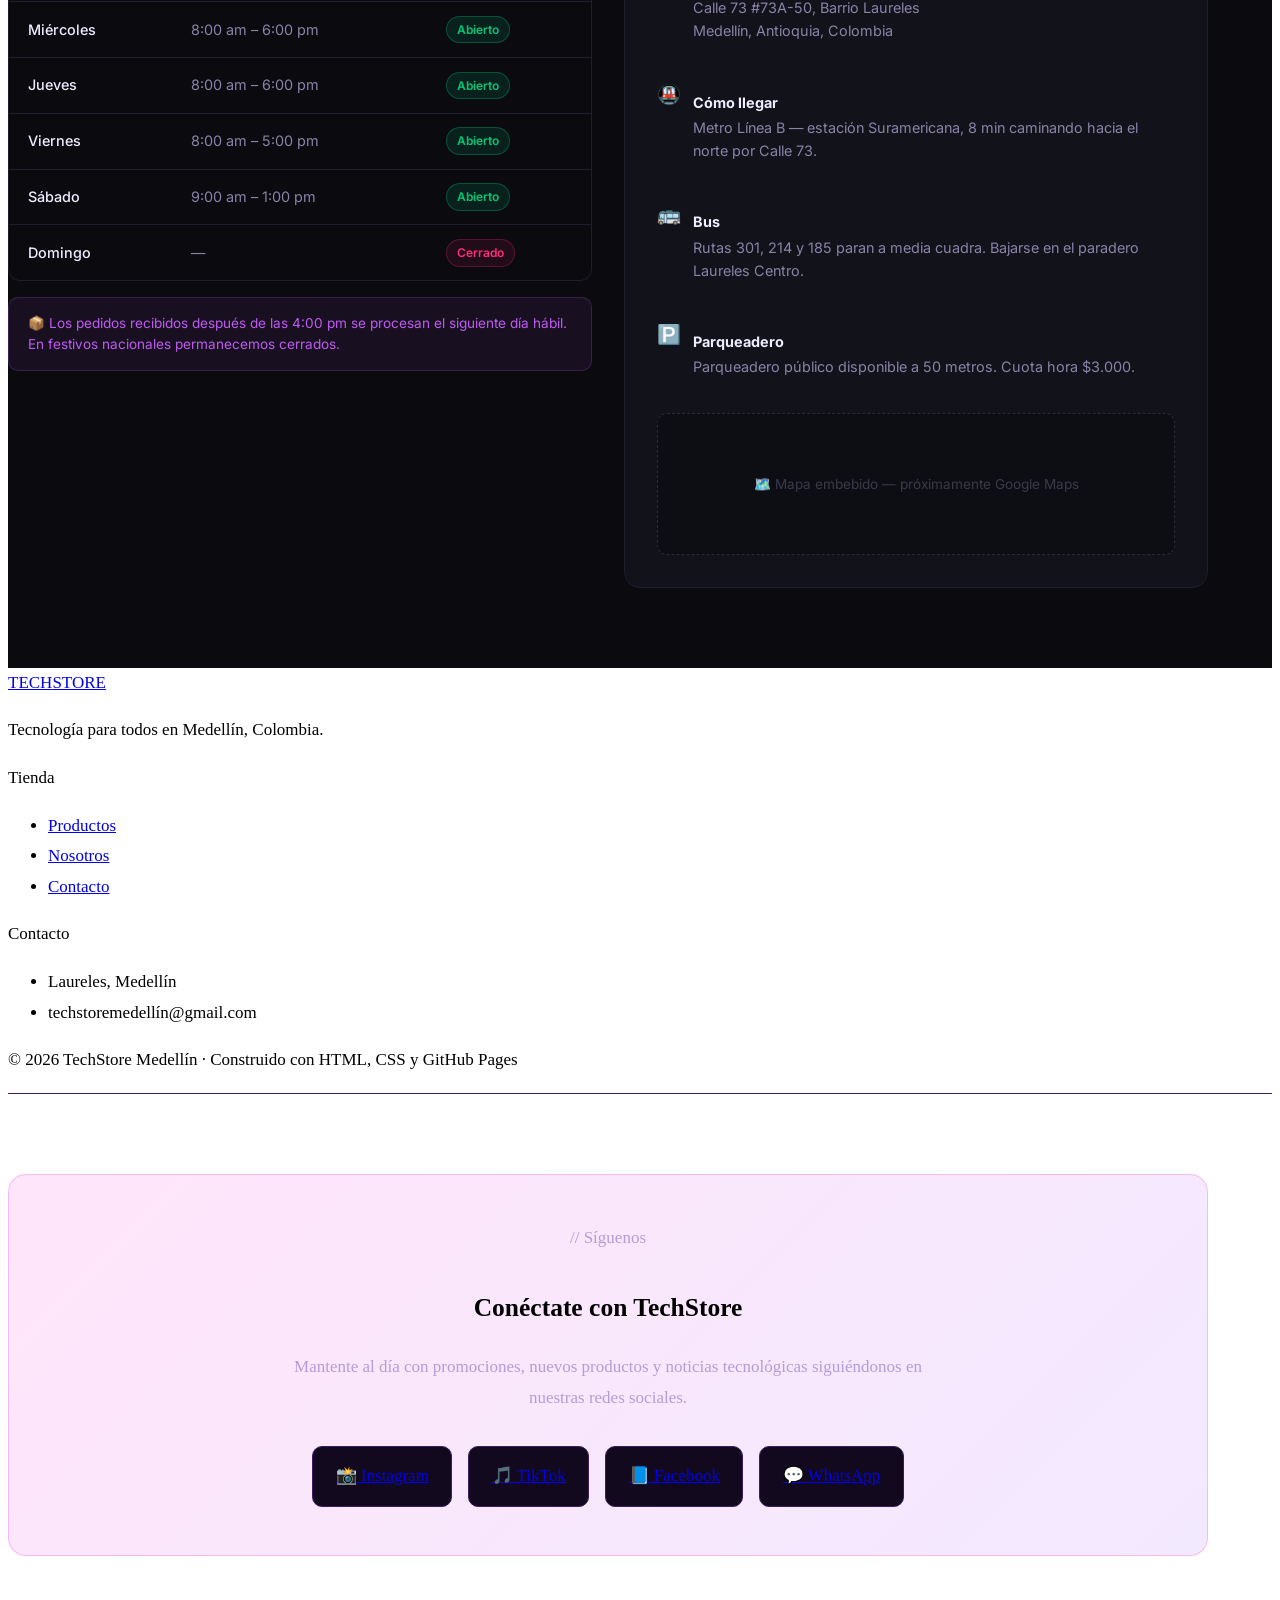
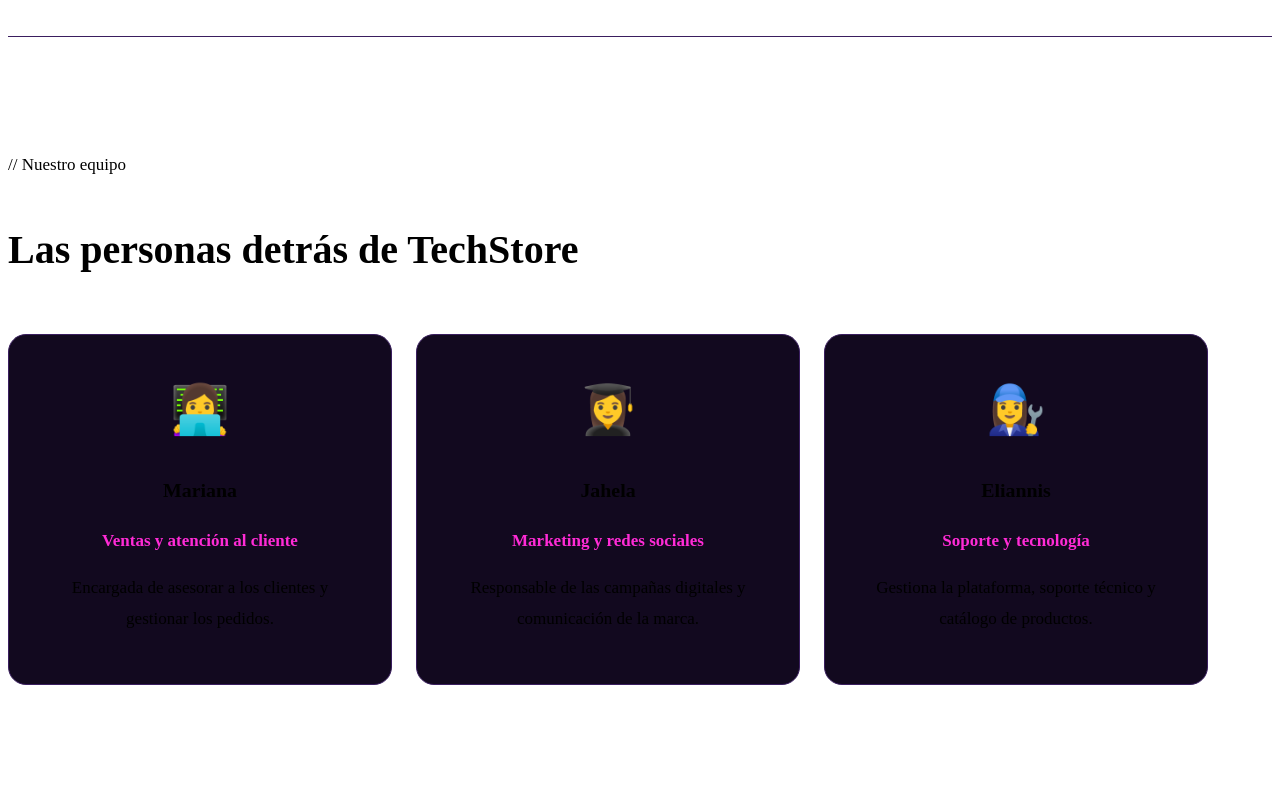
==== commit debbf6cd: "feat(equipo): agregar sección del equipo con presentación de las tres integrantes" ====
--- a/contacto.html
+++ b/contacto.html
@@ -277,6 +277,48 @@
   transform: translateY(-4px);
   border-color: var(--accent);
   box-shadow: 0 0 15px rgba(255,43,214,.2);
+}
+
+.team-section {
+  padding: 6rem 0;
+  border-top: 1px solid var(--border);
+}
+
+.team-grid {
+  display: grid;
+  grid-template-columns: repeat(auto-fit,minmax(250px,1fr));
+  gap: 1.5rem;
+}
+
+.team-card {
+  background: var(--surface);
+  border: 1px solid var(--border);
+  border-radius: 18px;
+  padding: 2rem;
+  text-align: center;
+  transition: .3s;
+}
+
+.team-card:hover {
+  transform: translateY(-6px);
+  border-color: var(--accent);
+  box-shadow: 0 0 20px rgba(255,43,214,.15);
+}
+
+.team-avatar {
+  font-size: 3rem;
+  margin-bottom: 1rem;
+}
+
+.team-card h3 {
+  font-family: var(--font-display);
+  margin-bottom: .5rem;
+}
+
+.team-role {
+  color: var(--accent);
+  font-weight: 600;
+  margin-bottom: 1rem;
 }
   </style>
 </head>
@@ -623,7 +665,48 @@
   </div>
 </section>
 
-
+<!-- ============================================================ -->
+<!-- COMMIT 5: EQUIPO -->
+<!-- ============================================================ -->
+<section class="team-section">
+  <div class="container">
+
+    <p class="section-tag">// Nuestro equipo</p>
+    <h2 class="section-title">Las personas detrás de TechStore</h2>
+
+    <div class="team-grid">
+
+      <div class="team-card">
+        <div class="team-avatar">👩‍💻</div>
+        <h3>Mariana</h3>
+        <p class="team-role">Ventas y atención al cliente</p>
+        <p>
+          Encargada de asesorar a los clientes y gestionar los pedidos.
+        </p>
+      </div>
+
+      <div class="team-card">
+        <div class="team-avatar">👩‍🎓</div>
+        <h3>Jahela</h3>
+        <p class="team-role">Marketing y redes sociales</p>
+        <p>
+          Responsable de las campañas digitales y comunicación de la marca.
+        </p>
+      </div>
+
+      <div class="team-card">
+        <div class="team-avatar">👩‍🔧</div>
+        <h3>Eliannis</h3>
+        <p class="team-role">Soporte y tecnología</p>
+        <p>
+          Gestiona la plataforma, soporte técnico y catálogo de productos.
+        </p>
+      </div>
+
+    </div>
+
+  </div>
+</section>
 
 <script>
 
